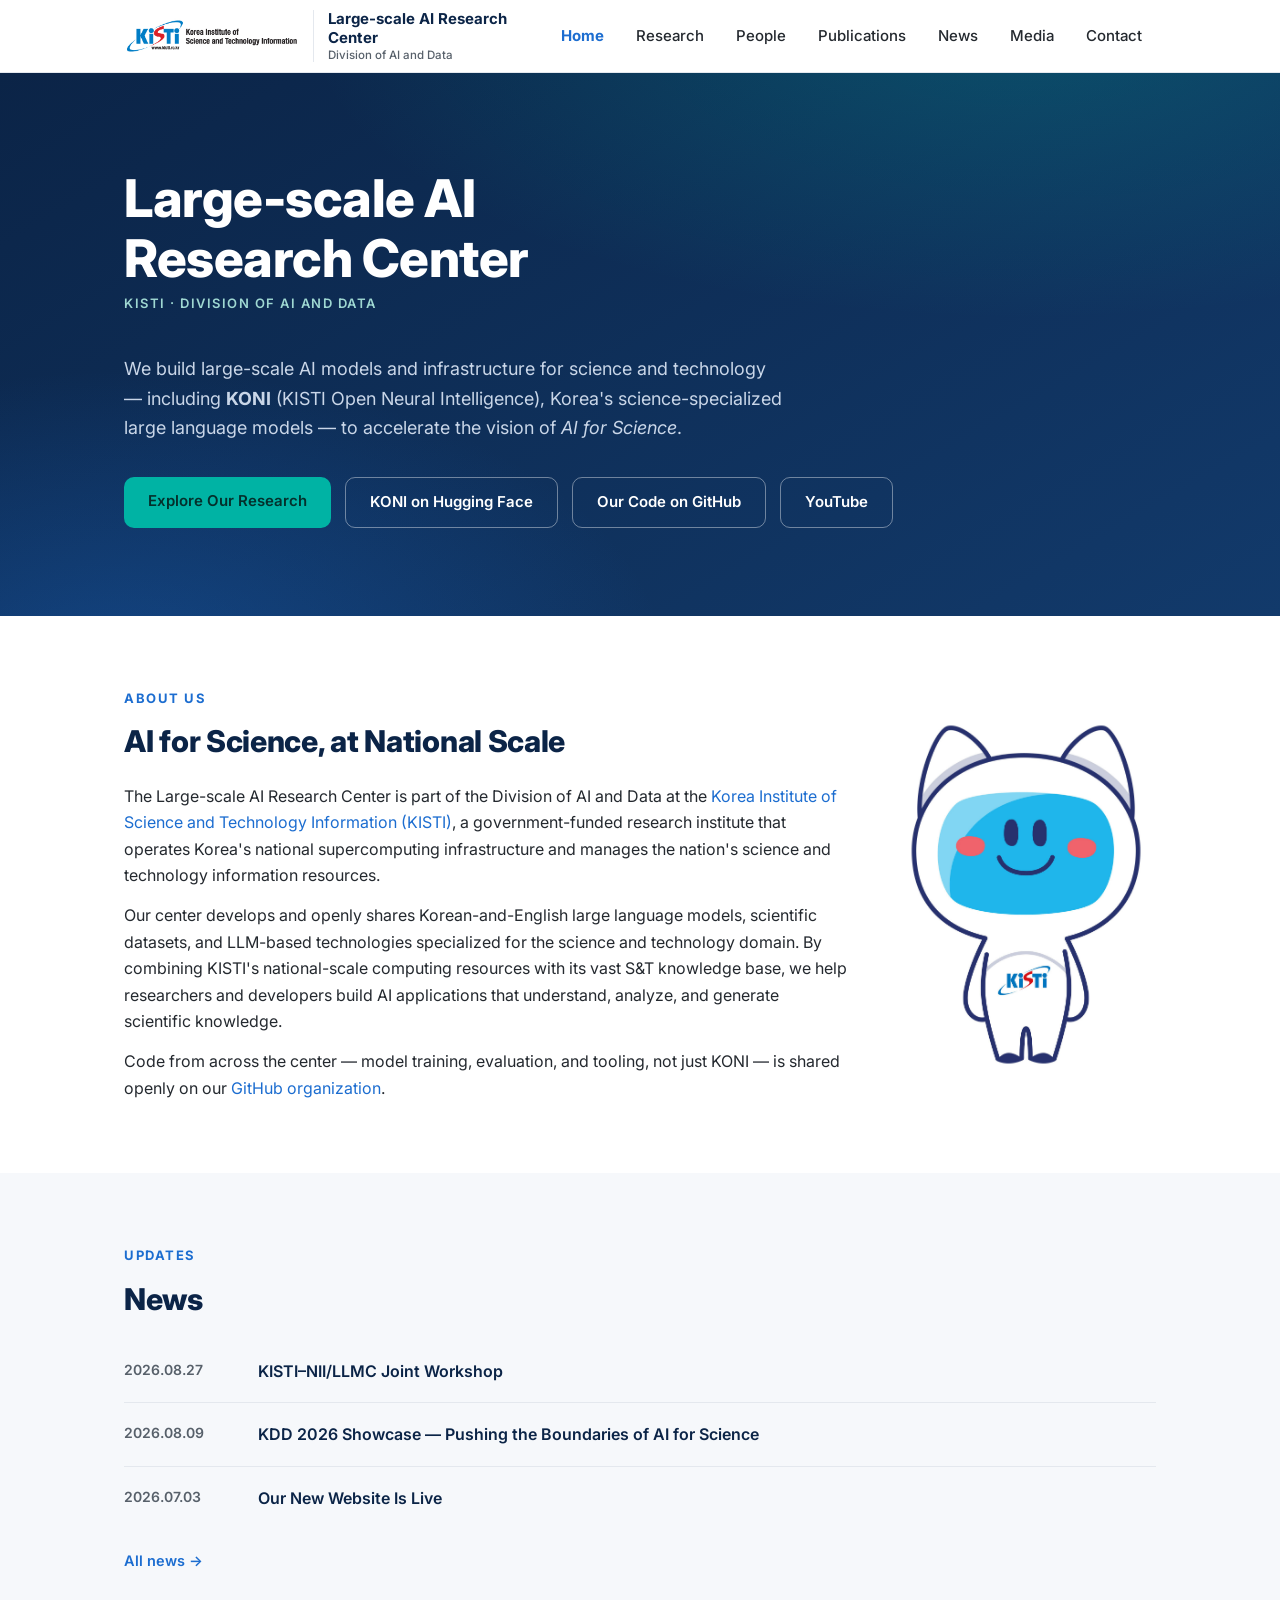
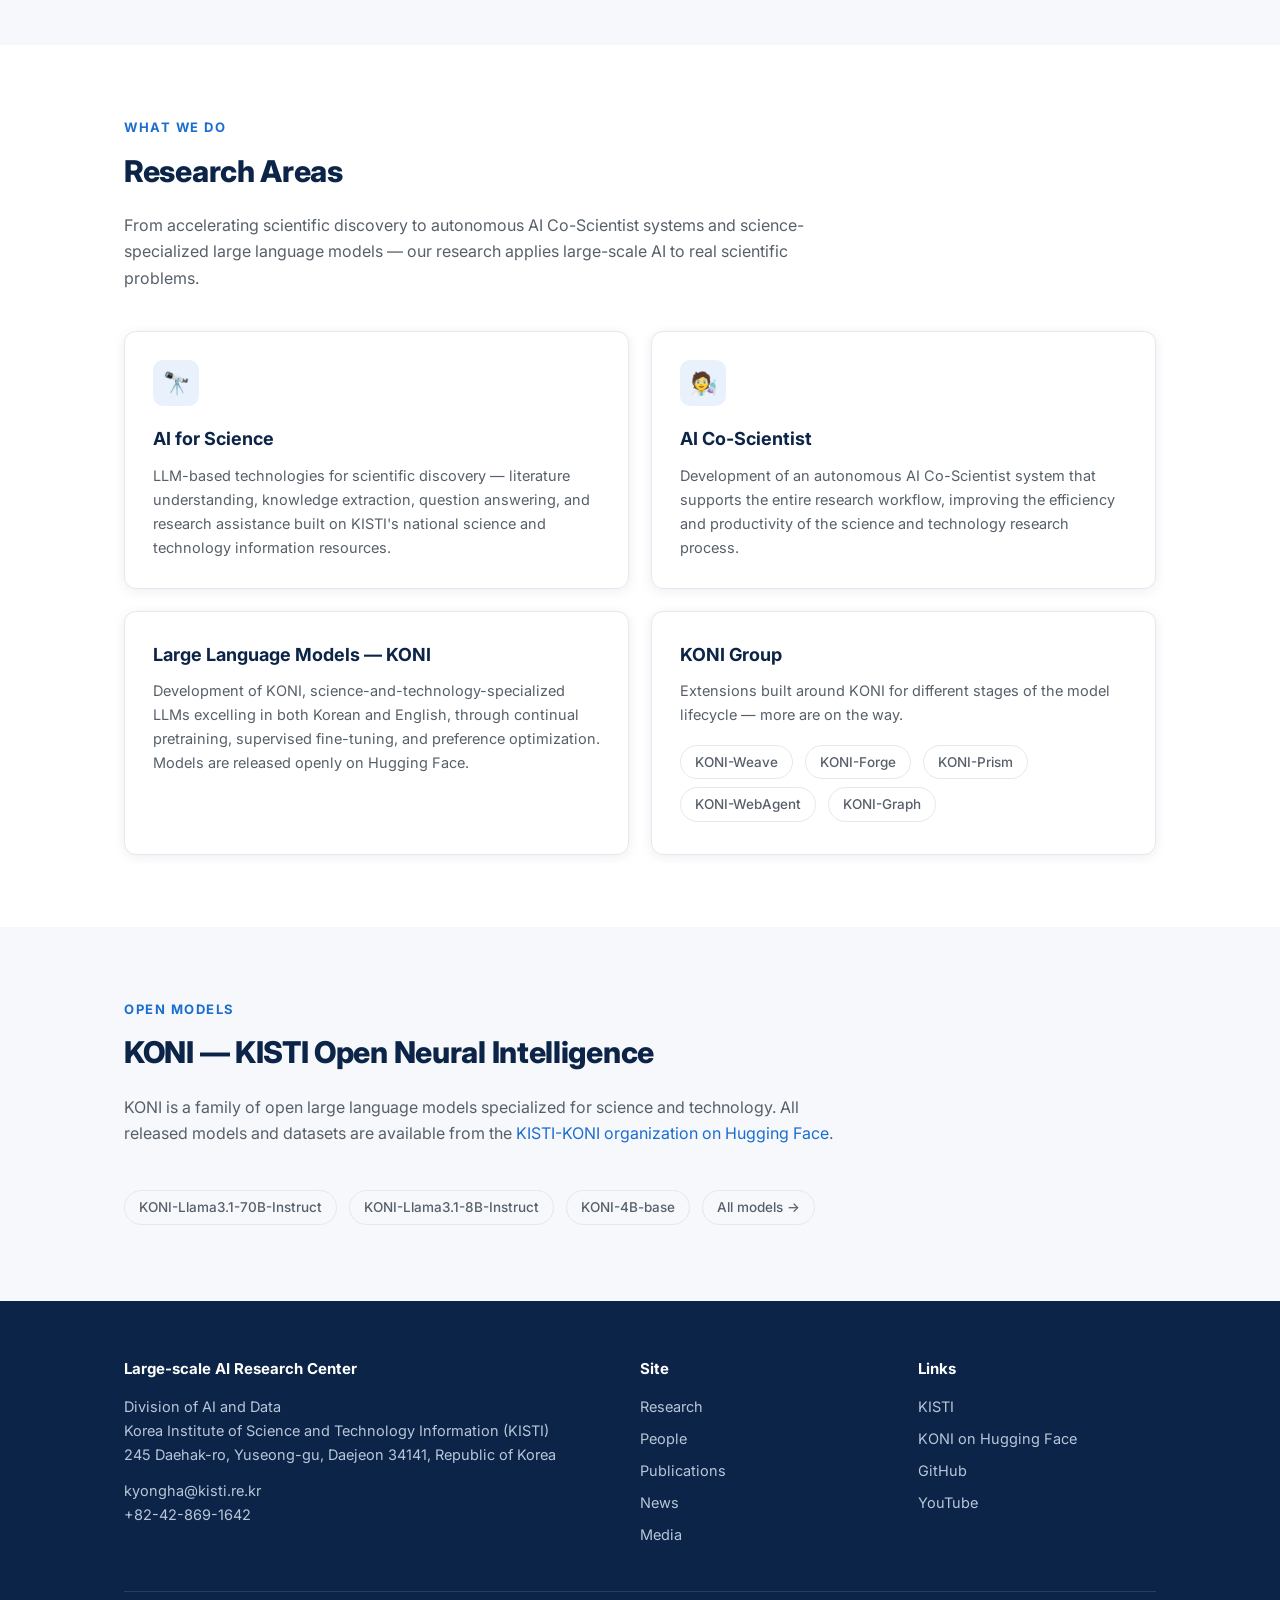
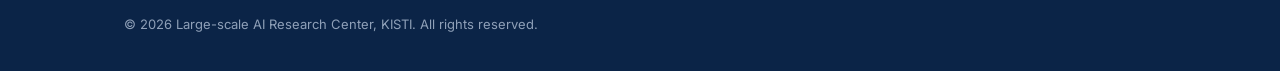
==== index.html @ 830acad1 "Add a KION favicon and shorten page titles to KISTI-AI Crop the mascot's head from KION.jpg into 32/" ====
<!DOCTYPE html>
<html lang="en">
<head>
  <meta charset="UTF-8" />
  <meta name="viewport" content="width=device-width, initial-scale=1.0" />
  <title>KISTI-AI</title>
  <meta name="description" content="Large-scale AI Research Center, Division of AI and Data, Korea Institute of Science and Technology Information (KISTI). We develop KONI, Korea's science-specialized large language models, and pursue AI for Science." />
  <link rel="preconnect" href="https://fonts.googleapis.com" />
  <link rel="preconnect" href="https://fonts.gstatic.com" crossorigin />
  <link href="https://fonts.googleapis.com/css2?family=Inter:wght@400;500;600;700;800&family=Noto+Sans+KR:wght@400;500;700&display=swap" rel="stylesheet" />
  <link rel="icon" type="image/png" sizes="32x32" href="images/favicon-32.png" />
  <link rel="icon" type="image/png" sizes="192x192" href="images/favicon-192.png" />
  <link rel="apple-touch-icon" href="images/apple-touch-icon.png" />
  <link rel="stylesheet" href="assets/css/style.css" />
</head>
<body>

  <header class="site-header">
    <div class="container nav-wrap">
      <a class="brand" href="index.html">
        <img src="images/KISTI_logo.jpg" alt="KISTI — Korea Institute of Science and Technology Information" />
        <span class="brand-text">
          <span class="brand-name">Large-scale AI Research Center</span>
          <span class="brand-sub">Division of AI and Data</span>
        </span>
      </a>
      <button class="nav-toggle" aria-label="Toggle navigation" aria-expanded="false">☰</button>
      <nav class="site-nav">
        <ul>
          <li><a href="index.html" class="active">Home</a></li>
          <li><a href="research.html">Research</a></li>
          <li><a href="people.html">People</a></li>
          <li><a href="publications.html">Publications</a></li>
          <li><a href="news.html">News</a></li>
          <li><a href="media.html">Media</a></li>
          <li><a href="index.html#contact">Contact</a></li>
        </ul>
      </nav>
    </div>
  </header>

  <!-- Hero -->
  <section class="hero">
    <div class="container">
      <h1>Large-scale AI<br />Research Center</h1>
      <span class="hero-kicker">KISTI &middot; Division of AI and Data</span>
      <p class="lead">
        We build large-scale AI models and infrastructure for science and technology —
        including <strong>KONI</strong> (KISTI Open Neural Intelligence), Korea's
        science-specialized large language models — to accelerate the vision of
        <em>AI for Science</em>.
      </p>
      <div class="hero-actions">
        <a class="btn btn-primary" href="research.html">Explore Our Research</a>
        <a class="btn btn-ghost" href="https://huggingface.co/KISTI-KONI" target="_blank" rel="noopener">KONI on Hugging Face</a>
        <a class="btn btn-ghost" href="https://github.com/KISTI-KONI" target="_blank" rel="noopener">Our Code on GitHub</a>
        <a class="btn btn-ghost" href="https://www.youtube.com/channel/UCPT6tS04saHyotXBanBHylQ" target="_blank" rel="noopener">YouTube</a>
      </div>
    </div>
  </section>

  <!-- About -->
  <section class="section" id="about">
    <div class="container about-split">
      <div>
        <div class="section-kicker">About Us</div>
        <h2>AI for Science, at National Scale</h2>
        <p>
          The Large-scale AI Research Center is part of the Division of AI and Data at the
          <a href="https://www.kisti.re.kr/eng/" target="_blank" rel="noopener">Korea Institute of
          Science and Technology Information (KISTI)</a>, a government-funded research institute
          that operates Korea's national supercomputing infrastructure and manages the nation's
          science and technology information resources.
        </p>
        <p>
          Our center develops and openly shares Korean-and-English large language models,
          scientific datasets, and LLM-based technologies specialized for the science and
          technology domain. By combining KISTI's national-scale computing resources with
          its vast S&amp;T knowledge base, we help researchers and developers build AI
          applications that understand, analyze, and generate scientific knowledge.
        </p>
        <p>
          Code from across the center — model training, evaluation, and tooling, not
          just KONI — is shared openly on our
          <a href="https://github.com/KISTI-KONI" target="_blank" rel="noopener">GitHub organization</a>.
        </p>
      </div>
      <img class="mascot" src="images/KION.jpg" alt="KION, the KISTI mascot" />
    </div>
  </section>

  <!-- News -->
  <section class="section soft" id="news">
    <div class="container">
      <div class="section-kicker">Updates</div>
      <h2>News</h2>
      <!-- Latest headlines only — the full text lives on news.html, reached
           through the "All news" link below. Keep this to the newest 2-3. -->
      <ul class="news-list news-titles">
        <li>
          <time>2026.08.27</time>
          <span>KISTI–NII/LLMC Joint Workshop</span>
        </li>
        <li>
          <time>2026.08.09</time>
          <span>KDD 2026 Showcase — Pushing the Boundaries of AI for Science</span>
        </li>
        <li>
          <time>2026.07.03</time>
          <span>Our New Website Is Live</span>
        </li>
      </ul>
      <p class="more-link"><a href="news.html">All news →</a></p>
    </div>
  </section>

  <!-- Research highlights -->
  <section class="section" id="research">
    <div class="container">
      <div class="section-kicker">What We Do</div>
      <h2>Research Areas</h2>
      <p class="section-intro">
        From accelerating scientific discovery to autonomous AI Co-Scientist systems and
        science-specialized large language models — our research applies large-scale AI
        to real scientific problems.
      </p>
      <div class="card-grid card-grid-2">
        <div class="card">
          <div class="card-icon">🔭</div>
          <h3>AI for Science</h3>
          <p>
            LLM-based technologies for scientific discovery — literature understanding,
            knowledge extraction, question answering, and research assistance built on
            KISTI's national science and technology information resources.
          </p>
        </div>
        <div class="card">
          <div class="card-icon">🧑‍🔬</div>
          <h3>AI Co-Scientist</h3>
          <p>
            Development of an autonomous AI Co-Scientist system that supports the entire
            research workflow, improving the efficiency and productivity of the science
            and technology research process.
          </p>
        </div>
        <div class="card">
          <h3>Large Language Models — KONI</h3>
          <p>
            Development of KONI, science-and-technology-specialized LLMs excelling in both
            Korean and English, through continual pretraining, supervised fine-tuning,
            and preference optimization. Models are released openly on Hugging Face.
          </p>
        </div>
        <div class="card" id="koni-group">
          <h3>KONI Group</h3>
          <p>
            Extensions built around KONI for different stages of the model lifecycle —
            more are on the way.
          </p>
          <div class="model-links">
            <a href="research.html#koni-weave">KONI-Weave</a>
            <a href="research.html#koni-forge">KONI-Forge</a>
            <a href="research.html#koni-prism">KONI-Prism</a>
            <a href="research.html#koni-webagent">KONI-WebAgent</a>
            <a href="research.html#koni-graph">KONI-Graph</a>
          </div>
        </div>
      </div>
    </div>
  </section>

  <!-- KONI models -->
  <section class="section soft" id="models">
    <div class="container">
      <div class="section-kicker">Open Models</div>
      <h2>KONI — KISTI Open Neural Intelligence</h2>
      <p class="section-intro">
        KONI is a family of open large language models specialized for science and
        technology. All released models and datasets are available from the
        <a href="https://huggingface.co/KISTI-KONI" target="_blank" rel="noopener">KISTI-KONI
        organization on Hugging Face</a>.
      </p>
      <div class="model-links">
        <a href="https://huggingface.co/KISTI-KONI/KONI-Llama3.1-70B-Instruct-20241115" target="_blank" rel="noopener">KONI-Llama3.1-70B-Instruct</a>
        <a href="https://huggingface.co/KISTI-KONI/KONI-Llama3.1-8B-Instruct-20241024" target="_blank" rel="noopener">KONI-Llama3.1-8B-Instruct</a>
        <a href="https://huggingface.co/KISTI-KONI/KONI-4B-base-20250819" target="_blank" rel="noopener">KONI-4B-base</a>
        <a href="https://huggingface.co/KISTI-KONI" target="_blank" rel="noopener">All models →</a>
      </div>
    </div>
  </section>

  <!-- Footer / Contact -->
  <footer class="site-footer" id="contact">
    <div class="container">
      <div class="footer-grid">
        <div>
          <h4>Large-scale AI Research Center</h4>
          <p>
            Division of AI and Data<br />
            Korea Institute of Science and Technology Information (KISTI)<br />
            245 Daehak-ro, Yuseong-gu, Daejeon 34141, Republic of Korea
          </p>
          <p class="footer-contact">
            <a href="mailto:kyongha@kisti.re.kr">kyongha@kisti.re.kr</a><br />
            <a href="tel:+82428691642">+82-42-869-1642</a>
          </p>
        </div>
        <div>
          <h4>Site</h4>
          <ul>
            <li><a href="research.html">Research</a></li>
            <li><a href="people.html">People</a></li>
            <li><a href="publications.html">Publications</a></li>
            <li><a href="news.html">News</a></li>
            <li><a href="media.html">Media</a></li>
          </ul>
        </div>
        <div>
          <h4>Links</h4>
          <ul>
            <li><a href="https://www.kisti.re.kr/eng/" target="_blank" rel="noopener">KISTI</a></li>
            <li><a href="https://huggingface.co/KISTI-KONI" target="_blank" rel="noopener">KONI on Hugging Face</a></li>
            <li><a href="https://github.com/KISTI-KONI" target="_blank" rel="noopener">GitHub</a></li>
            <li><a href="https://www.youtube.com/channel/UCPT6tS04saHyotXBanBHylQ" target="_blank" rel="noopener">YouTube</a></li>
          </ul>
        </div>
      </div>
      <div class="footer-bottom">
        &copy; 2026 Large-scale AI Research Center, KISTI. All rights reserved.
      </div>
    </div>
  </footer>

  <script src="assets/js/main.js"></script>
</body>
</html>
---- assets/css/style.css ----
/* ==========================================================================
   Large-scale AI Research Center @ KISTI — site styles
   ========================================================================== */

:root {
  --navy: #0b2447;
  --navy-2: #123a6b;
  --blue: #1c6dd0;
  --kisti-blue: #0072bc;
  --blue-light: #e8f1fc;
  --accent: #00b3a4;
  --text: #24292f;
  --text-muted: #57606a;
  --border: #e4e8ee;
  --bg: #ffffff;
  --bg-soft: #f6f8fb;
  --radius: 12px;
  --maxw: 1080px;
  --shadow: 0 2px 12px rgba(11, 36, 71, 0.08);
}

* { box-sizing: border-box; margin: 0; padding: 0; }

html { scroll-behavior: smooth; }

body {
  font-family: "Inter", "Noto Sans KR", -apple-system, BlinkMacSystemFont,
    "Segoe UI", Roboto, "Helvetica Neue", Arial, sans-serif;
  color: var(--text);
  background: var(--bg);
  line-height: 1.65;
  font-size: 16px;
}

img { max-width: 100%; display: block; }

a { color: var(--blue); text-decoration: none; }
a:hover { text-decoration: underline; }

.container {
  max-width: var(--maxw);
  margin: 0 auto;
  padding: 0 24px;
}

/* --------------------------------------------------------------------------
   Header / navigation
   -------------------------------------------------------------------------- */

.site-header {
  position: sticky;
  top: 0;
  z-index: 100;
  background: rgba(255, 255, 255, 0.96);
  backdrop-filter: blur(8px);
  border-bottom: 1px solid var(--border);
}

.nav-wrap {
  display: flex;
  align-items: center;
  justify-content: space-between;
  height: 72px;
  gap: 16px;
}

.brand {
  display: flex;
  align-items: center;
  gap: 14px;
  color: var(--navy);
  font-weight: 700;
  line-height: 1.25;
  min-width: 0;
}
.brand:hover { text-decoration: none; }

.brand img {
  height: 40px;
  width: auto;
  flex-shrink: 0;
}

.brand-text { border-left: 1px solid var(--border); padding-left: 14px; }
.brand-name { font-size: 15px; display: block; }
.brand-sub {
  display: block;
  font-size: 11.5px;
  font-weight: 500;
  color: var(--text-muted);
}

.site-nav ul {
  display: flex;
  gap: 4px;
  list-style: none;
}

.site-nav a {
  display: block;
  padding: 8px 14px;
  border-radius: 8px;
  color: var(--text);
  font-weight: 500;
  font-size: 15px;
  white-space: nowrap;
}
.site-nav a:hover {
  background: var(--blue-light);
  color: var(--blue);
  text-decoration: none;
}
.site-nav a.active {
  color: var(--blue);
  font-weight: 700;
}

.nav-toggle {
  display: none;
  background: none;
  border: none;
  cursor: pointer;
  padding: 8px;
  color: var(--navy);
  font-size: 24px;
  line-height: 1;
}

/* --------------------------------------------------------------------------
   Hero
   -------------------------------------------------------------------------- */

.hero {
  background:
    radial-gradient(1200px 500px at 80% -10%, rgba(0, 179, 164, 0.25), transparent 60%),
    radial-gradient(900px 500px at 10% 110%, rgba(28, 109, 208, 0.35), transparent 60%),
    linear-gradient(150deg, var(--navy) 0%, var(--navy-2) 100%);
  color: #fff;
  padding: 96px 0 88px;
}

.hero-kicker {
  display: inline-block;
  font-size: 13px;
  font-weight: 600;
  letter-spacing: 1.5px;
  text-transform: uppercase;
  color: #9fd8d2;
  margin-bottom: 18px;
}

.hero h1 {
  font-size: clamp(32px, 5vw, 52px);
  line-height: 1.15;
  font-weight: 800;
  letter-spacing: -0.5px;
  max-width: 760px;
}

.hero p.lead {
  margin-top: 22px;
  font-size: 18px;
  color: #c9d6e8;
  max-width: 660px;
}

.hero-actions { margin-top: 34px; display: flex; gap: 14px; flex-wrap: wrap; }

.btn {
  display: inline-block;
  padding: 12px 24px;
  border-radius: 10px;
  font-weight: 600;
  font-size: 15px;
  transition: transform 0.15s ease, box-shadow 0.15s ease;
}
.btn:hover { text-decoration: none; transform: translateY(-1px); }

.btn-primary { background: var(--accent); color: #04302c; }
.btn-primary:hover { box-shadow: 0 6px 18px rgba(0, 179, 164, 0.4); }

.btn-ghost {
  border: 1px solid rgba(255, 255, 255, 0.4);
  color: #fff;
}
.btn-ghost:hover { background: rgba(255, 255, 255, 0.1); }

/* --------------------------------------------------------------------------
   Sections
   -------------------------------------------------------------------------- */

.section { padding: 72px 0; }
.section.soft { background: var(--bg-soft); }

.section-kicker {
  font-size: 13px;
  font-weight: 700;
  letter-spacing: 1.5px;
  text-transform: uppercase;
  color: var(--blue);
  margin-bottom: 8px;
}

.section h2 {
  font-size: 30px;
  font-weight: 800;
  color: var(--navy);
  letter-spacing: -0.3px;
  margin-bottom: 16px;
}

.section .section-intro {
  max-width: 720px;
  color: var(--text-muted);
  margin-bottom: 40px;
}

/* About split layout (text + mascot) */
.about-split {
  display: grid;
  grid-template-columns: 1fr 260px;
  gap: 48px;
  align-items: center;
}
.about-split .mascot {
  max-width: 240px;
  margin: 0 auto;
}
.about-split p + p { margin-top: 14px; }

/* Page hero (interior pages) */
.page-hero {
  background: linear-gradient(150deg, var(--navy) 0%, var(--navy-2) 100%);
  color: #fff;
  padding: 56px 0;
}
.page-hero h1 { font-size: clamp(28px, 4vw, 40px); font-weight: 800; }
.page-hero p { margin-top: 10px; color: #c9d6e8; max-width: 660px; }

/* --------------------------------------------------------------------------
   Cards
   -------------------------------------------------------------------------- */

.card-grid {
  display: grid;
  grid-template-columns: repeat(auto-fit, minmax(340px, 1fr));
  gap: 22px;
}
.card-grid-2 { grid-template-columns: repeat(2, 1fr); }
@media (max-width: 720px) {
  .card-grid-2 { grid-template-columns: 1fr; }
}

.card {
  background: #fff;
  border: 1px solid var(--border);
  border-radius: var(--radius);
  padding: 28px;
  box-shadow: var(--shadow);
  transition: transform 0.15s ease, box-shadow 0.15s ease;
}
.card:hover { transform: translateY(-3px); box-shadow: 0 8px 24px rgba(11, 36, 71, 0.12); }

.card-icon {
  width: 46px;
  height: 46px;
  border-radius: 10px;
  background: var(--blue-light);
  display: flex;
  align-items: center;
  justify-content: center;
  margin-bottom: 18px;
  font-size: 22px;
}

.card h3 { font-size: 18px; color: var(--navy); margin-bottom: 10px; }
.card p { font-size: 14.5px; color: var(--text-muted); }

/* --------------------------------------------------------------------------
   News list
   -------------------------------------------------------------------------- */

.news-list { list-style: none; }
/* Direct-child selectors only: a news body may contain its own nested <ul>,
   which must not inherit the flex row / divider styling of an entry. */
.news-list > li {
  display: flex;
  gap: 24px;
  padding: 18px 0;
  border-bottom: 1px solid var(--border);
}
.news-list > li:last-child { border-bottom: none; }
.news-list time {
  flex-shrink: 0;
  width: 110px;
  color: var(--text-muted);
  font-size: 14px;
  font-weight: 600;
}

/* News page: headline plus body text */
.news-body h3 {
  font-size: 16.5px;
  font-weight: 700;
  color: var(--navy);
  margin-bottom: 6px;
}
.news-body p { color: var(--text-muted); font-size: 14.5px; }
/* The global reset strips margins, so space siblings explicitly. */
.news-body > * + * { margin-top: 12px; }
.news-body h4 {
  font-size: 15px;
  font-weight: 700;
  color: var(--navy);
  margin-top: 20px;
}
.news-body ul {
  margin-left: 18px;
  color: var(--text-muted);
  font-size: 14.5px;
}
.news-body ul li { margin-bottom: 8px; }
.news-body ul li:last-child { margin-bottom: 0; }
.news-body ul strong { color: var(--navy); }

/* Photo pair inside a news entry */
.news-figures {
  display: grid;
  grid-template-columns: 1fr 1fr;
  gap: 12px;
}
.news-figures img {
  display: block;
  width: 100%;
  height: auto;
  border: 1px solid var(--border);
  border-radius: var(--radius);
}

/* Home page: headline-only list, no links — "All news" carries the click */
.news-titles span { font-weight: 600; color: var(--navy); }

/* Entries keep an id so a single item can be linked directly. Such a link
   must clear the sticky 73px header, and the target gets highlighted. */
.news-list > li[id] { scroll-margin-top: 92px; }
.news-list > li:target h3 { color: var(--blue); }

/* --------------------------------------------------------------------------
   People
   -------------------------------------------------------------------------- */

.people-grid {
  display: grid;
  grid-template-columns: repeat(auto-fill, minmax(250px, 1fr));
  gap: 22px;
}

.person {
  background: #fff;
  border: 1px solid var(--border);
  border-radius: var(--radius);
  padding: 24px;
  box-shadow: var(--shadow);
}

.person .name { font-weight: 700; color: var(--navy); font-size: 16.5px; }
.person .name a { color: inherit; }
.person .name a:hover { text-decoration: underline; }
.person .role { font-size: 13.5px; color: var(--blue); margin-top: 2px; font-weight: 600; }
.person .interest { font-size: 13.5px; color: var(--text-muted); margin-top: 10px; }
.person .links { margin-top: 10px; font-size: 13.5px; }

.person.lead-card { border-top: 4px solid var(--kisti-blue); }

.group-title {
  font-size: 21px;
  font-weight: 700;
  color: var(--navy);
  margin: 48px 0 22px;
  padding-bottom: 10px;
  border-bottom: 2px solid var(--blue-light);
}
.group-title:first-of-type { margin-top: 0; }

/* --------------------------------------------------------------------------
   Publications
   -------------------------------------------------------------------------- */

.pub-year {
  font-size: 24px;
  font-weight: 800;
  color: var(--navy);
  margin: 44px 0 8px;
}
.pub-year:first-of-type { margin-top: 0; }

/* Year subsection nested under a .group-title section */
.year-title {
  font-size: 17px;
  font-weight: 700;
  color: var(--blue);
  margin: 30px 0 4px;
}
.year-title:first-of-type { margin-top: 0; }

.pub-list { list-style: none; }
.pub-list li {
  padding: 18px 0;
  border-bottom: 1px solid var(--border);
}
.pub-title { font-weight: 600; color: var(--text); font-size: 16px; }
/* [J1] / [C1] reference tag: J = journal, C = conference, numbered oldest
   first so an entry keeps its label as newer papers are added on top. */
.pub-label {
  display: inline-block;
  min-width: 42px;
  margin-right: 8px;
  color: var(--blue);
  font-variant-numeric: tabular-nums;
}
.pub-authors { font-size: 14.5px; color: var(--text-muted); margin-top: 4px; }
.pub-venue { font-size: 14px; color: var(--blue); font-style: italic; margin-top: 2px; }
.pub-links { margin-top: 8px; font-size: 13.5px; }
.pub-links a {
  display: inline-block;
  margin-right: 8px;
  padding: 2px 10px;
  border: 1px solid var(--border);
  border-radius: 999px;
  color: var(--text-muted);
  font-weight: 500;
}
.pub-links a:hover { border-color: var(--blue); color: var(--blue); text-decoration: none; }

/* --------------------------------------------------------------------------
   Research page
   -------------------------------------------------------------------------- */

.research-block {
  display: grid;
  grid-template-columns: 84px 1fr;
  gap: 24px;
  padding: 34px 0;
  border-bottom: 1px solid var(--border);
}
.research-block:last-child { border-bottom: none; }

.research-block .icon {
  width: 84px;
  height: 84px;
  border-radius: 18px;
  background: #ffffff;
  border: 1px solid var(--border);
  display: flex;
  align-items: center;
  justify-content: center;
  font-size: 26px;
}
.research-block .icon .icon-img {
  width: 68%;
  height: 68%;
  object-fit: contain;
}
.research-block h3 { font-size: 20px; color: var(--navy); margin-bottom: 8px; }
.research-block h3 a { color: inherit; }
.research-block p { color: var(--text-muted); max-width: 760px; }
.research-block ul {
  margin: 12px 0 0 18px;
  color: var(--text-muted);
  font-size: 14.5px;
}
.research-block li { margin-bottom: 4px; }

.video-link { margin-top: 14px; font-size: 14px; font-weight: 600; }
.video-link a { color: var(--blue); }

/* "All news →" style link at the end of a section */
.more-link { margin-top: 20px; font-size: 14.5px; font-weight: 600; }

/* Embedded video (YouTube iframe) — spans the content column, so it lines up
   with the section rules and the news list below it. */
.video-embed,
.video-caption {
  width: 100%;
  max-width: 960px;
}

.video-embed {
  aspect-ratio: 16 / 9;
  margin-top: 18px;
  border-radius: var(--radius);
  overflow: hidden;
  box-shadow: var(--shadow);
  background: #000;
}
.video-embed iframe { display: block; width: 100%; height: 100%; border: 0; }

.video-caption {
  margin-top: 12px;
  font-size: 14.5px;
  color: var(--text-muted);
}

/* Model links (Hugging Face etc.) */
.model-links { margin-top: 14px; }
.model-links a {
  display: inline-block;
  margin: 4px 8px 4px 0;
  padding: 5px 14px;
  border: 1px solid var(--border);
  border-radius: 999px;
  font-size: 13.5px;
  font-weight: 500;
  color: var(--text-muted);
}
.model-links a:hover { border-color: var(--blue); color: var(--blue); text-decoration: none; }

/* --------------------------------------------------------------------------
   Footer
   -------------------------------------------------------------------------- */

.site-footer {
  background: var(--navy);
  color: #b9c6d9;
  padding: 56px 0 36px;
  font-size: 14.5px;
}

.footer-grid {
  display: grid;
  grid-template-columns: 2fr 1fr 1fr;
  gap: 40px;
  margin-bottom: 36px;
}

.site-footer h4 {
  color: #fff;
  font-size: 15px;
  margin-bottom: 14px;
}
.site-footer a { color: #b9c6d9; }
.site-footer a:hover { color: #fff; }
.site-footer ul { list-style: none; }
.site-footer li { margin-bottom: 8px; }

.footer-contact { margin-top: 12px; }

.footer-bottom {
  border-top: 1px solid rgba(255, 255, 255, 0.12);
  padding-top: 22px;
  font-size: 13px;
  color: #8fa0b8;
}

/* --------------------------------------------------------------------------
   Responsive
   -------------------------------------------------------------------------- */

@media (max-width: 860px) {
  .nav-toggle { display: block; }

  .site-nav {
    position: absolute;
    top: 72px;
    left: 0;
    right: 0;
    background: #fff;
    border-bottom: 1px solid var(--border);
    display: none;
    box-shadow: var(--shadow);
  }
  .site-nav.open { display: block; }
  .site-nav ul { flex-direction: column; padding: 12px 20px; }
  .site-nav a { padding: 12px 10px; }

  .brand-sub { display: none; }

  .about-split { grid-template-columns: 1fr; }
  .about-split .mascot { max-width: 180px; }

  .footer-grid { grid-template-columns: 1fr; gap: 28px; }

  .research-block { grid-template-columns: 1fr; }
  .news-list > li { flex-direction: column; gap: 4px; }
  .news-figures { grid-template-columns: 1fr; }
}
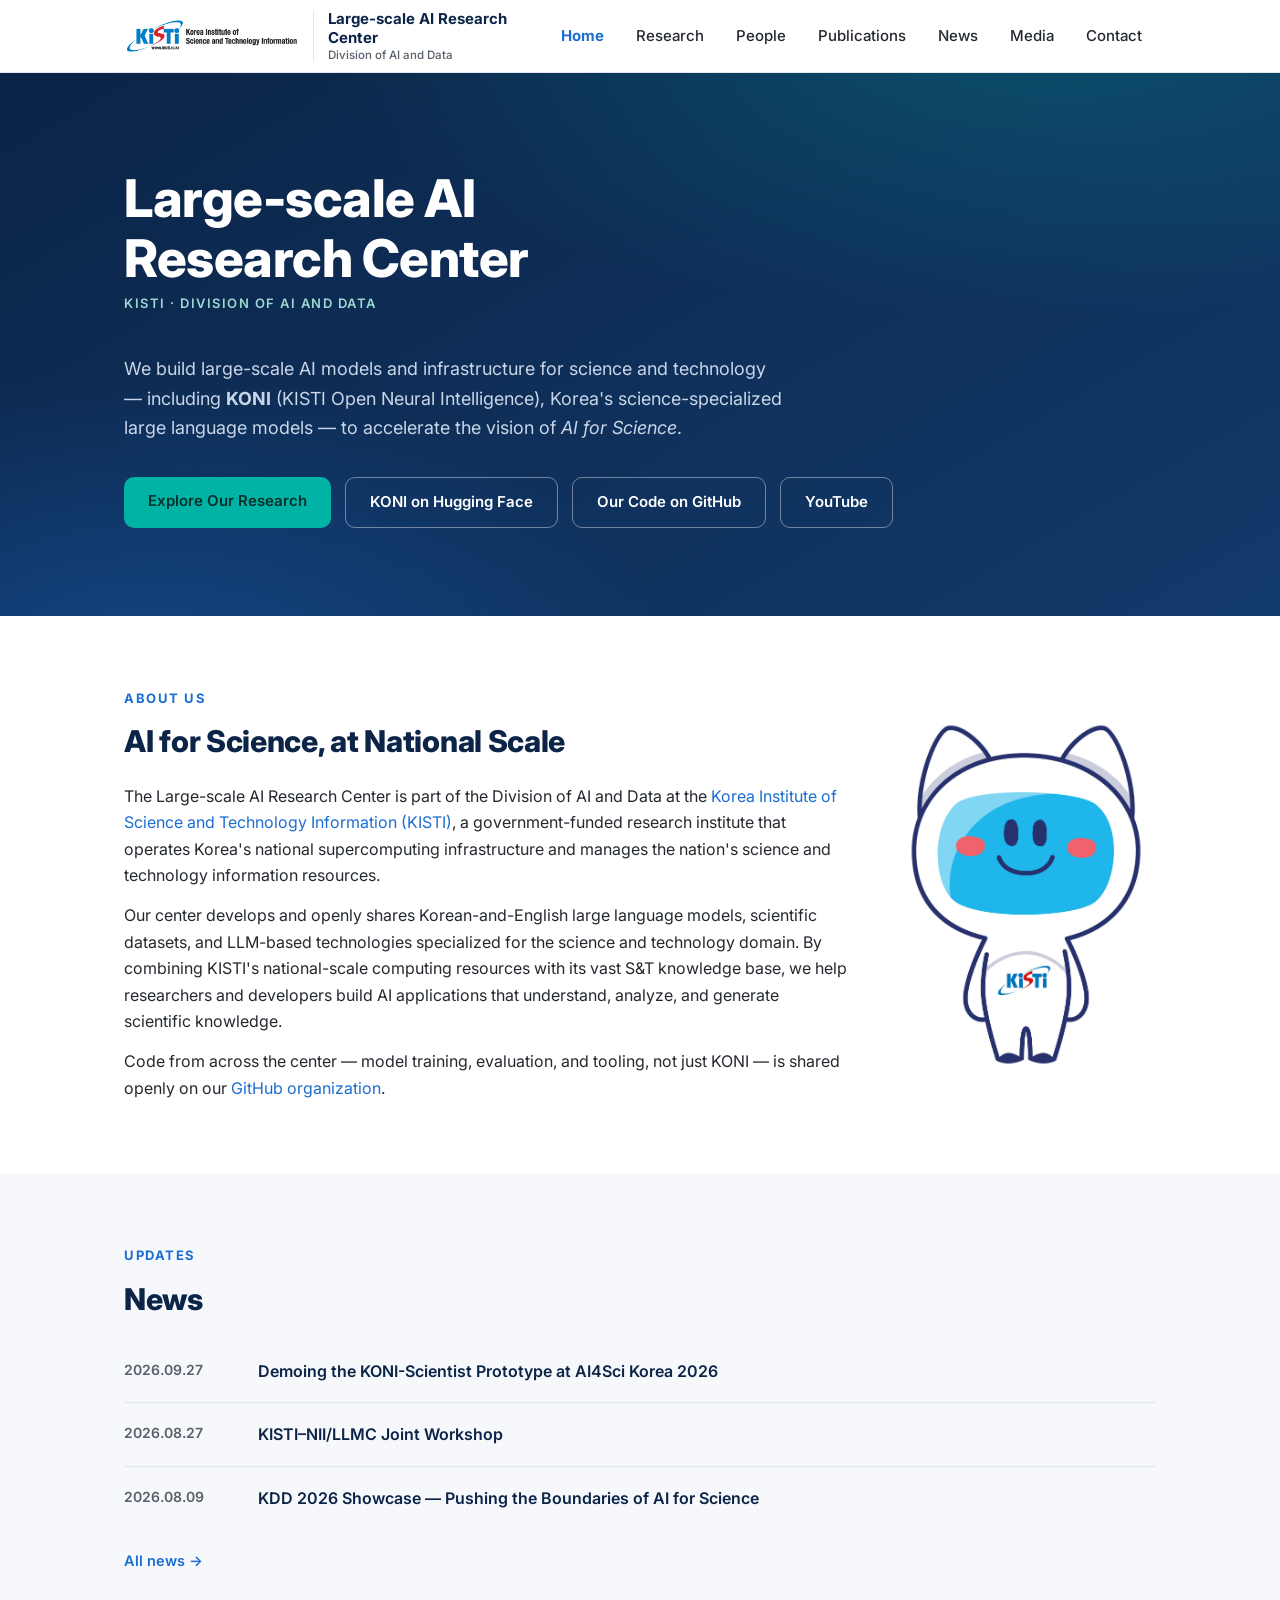
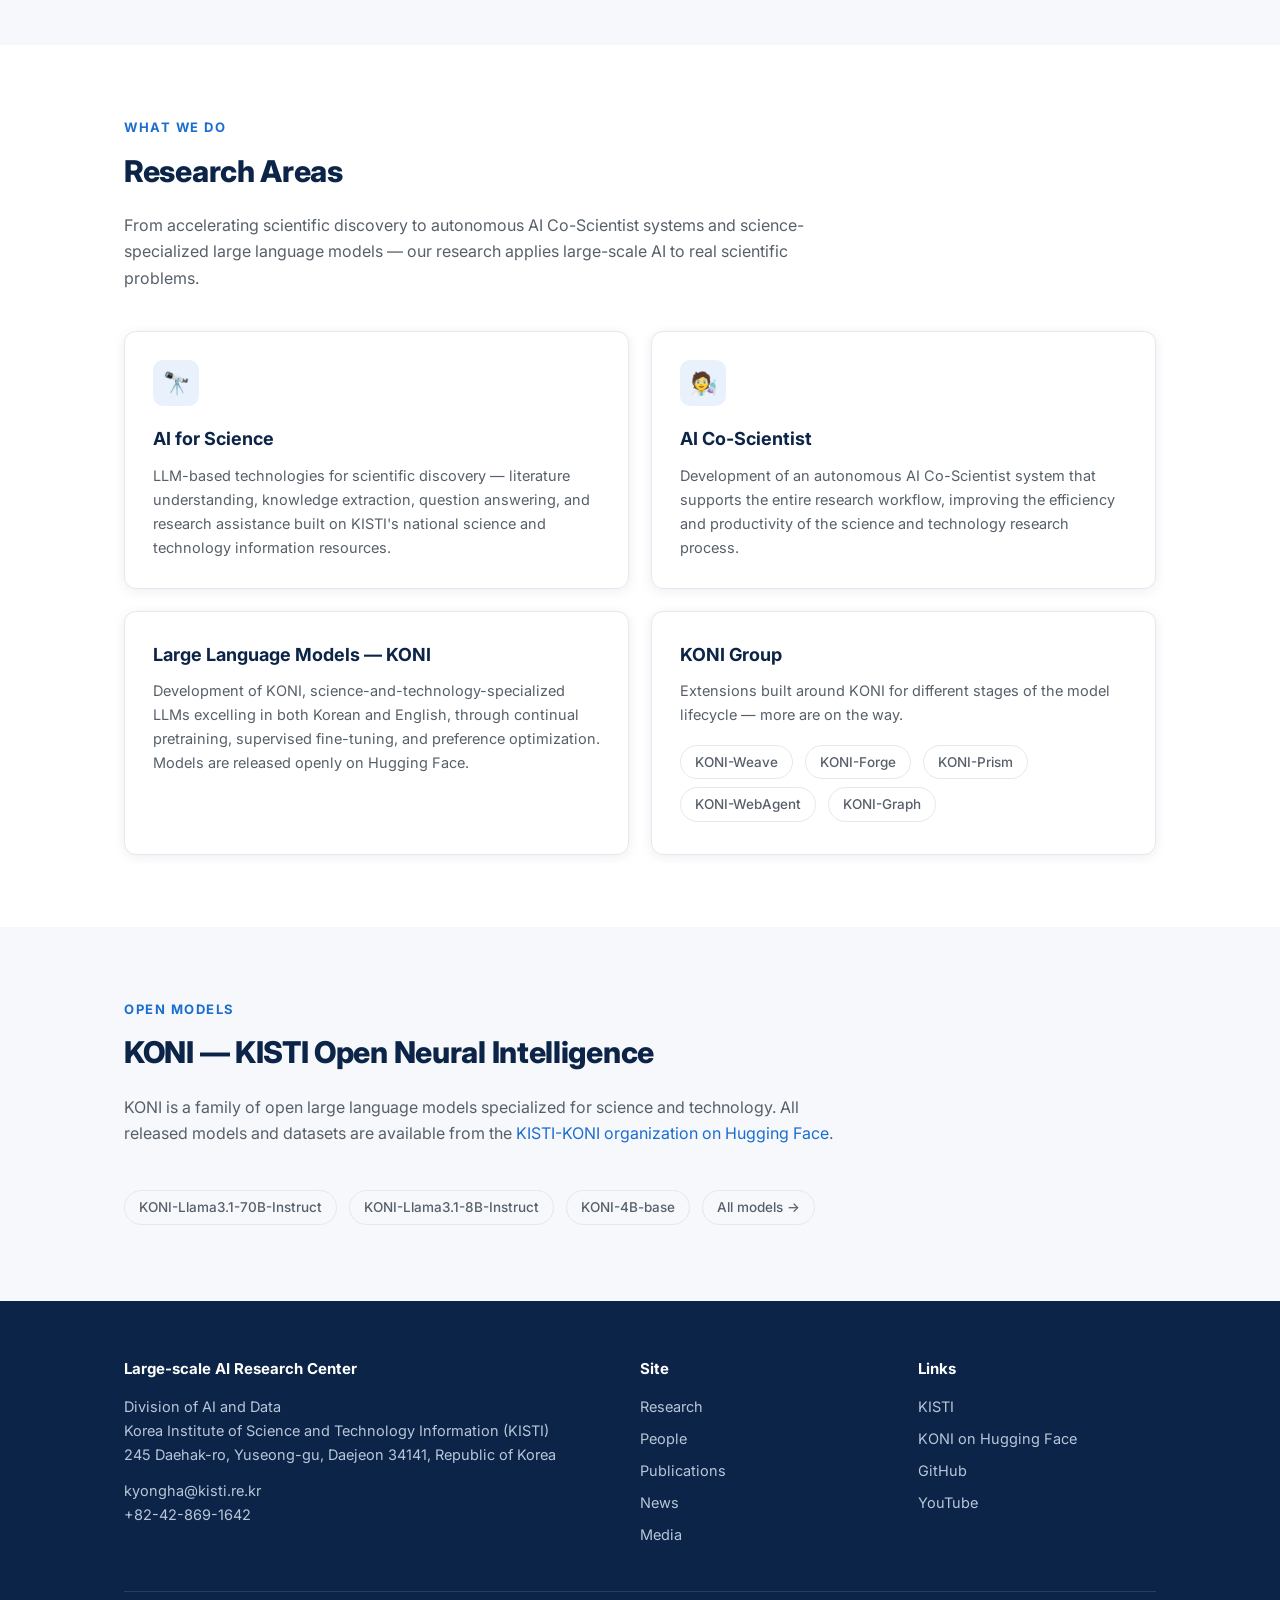
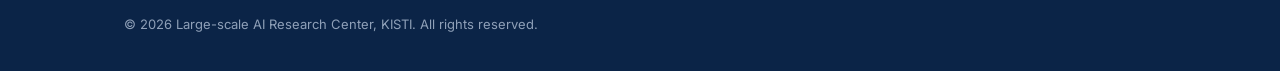
==== commit c102e4dc: "Add the AI4Sci Korea 2026 news entry Write up the KONI-Scientist prototype demo at the KISTI booth, " ====
--- a/index.html
+++ b/index.html
@@ -3,7 +3,7 @@
 <head>
   <meta charset="UTF-8" />
   <meta name="viewport" content="width=device-width, initial-scale=1.0" />
-  <title>KISTI-AI</title>
+  <title>KISTI-AI Research</title>
   <meta name="description" content="Large-scale AI Research Center, Division of AI and Data, Korea Institute of Science and Technology Information (KISTI). We develop KONI, Korea's science-specialized large language models, and pursue AI for Science." />
   <link rel="preconnect" href="https://fonts.googleapis.com" />
   <link rel="preconnect" href="https://fonts.gstatic.com" crossorigin />
@@ -98,16 +98,16 @@
            through the "All news" link below. Keep this to the newest 2-3. -->
       <ul class="news-list news-titles">
         <li>
+          <time>2026.09.27</time>
+          <span>Demoing the KONI-Scientist Prototype at AI4Sci Korea 2026</span>
+        </li>
+        <li>
           <time>2026.08.27</time>
           <span>KISTI–NII/LLMC Joint Workshop</span>
         </li>
         <li>
           <time>2026.08.09</time>
           <span>KDD 2026 Showcase — Pushing the Boundaries of AI for Science</span>
-        </li>
-        <li>
-          <time>2026.07.03</time>
-          <span>Our New Website Is Live</span>
         </li>
       </ul>
       <p class="more-link"><a href="news.html">All news →</a></p>
--- a/assets/css/style.css
+++ b/assets/css/style.css
@@ -326,7 +326,8 @@
 /* Photo pair inside a news entry */
 .news-figures {
   display: grid;
-  grid-template-columns: 1fr 1fr;
+  /* auto-fit so a lone photo fills the column instead of sitting in half of it */
+  grid-template-columns: repeat(auto-fit, minmax(260px, 1fr));
   gap: 12px;
 }
 .news-figures img {
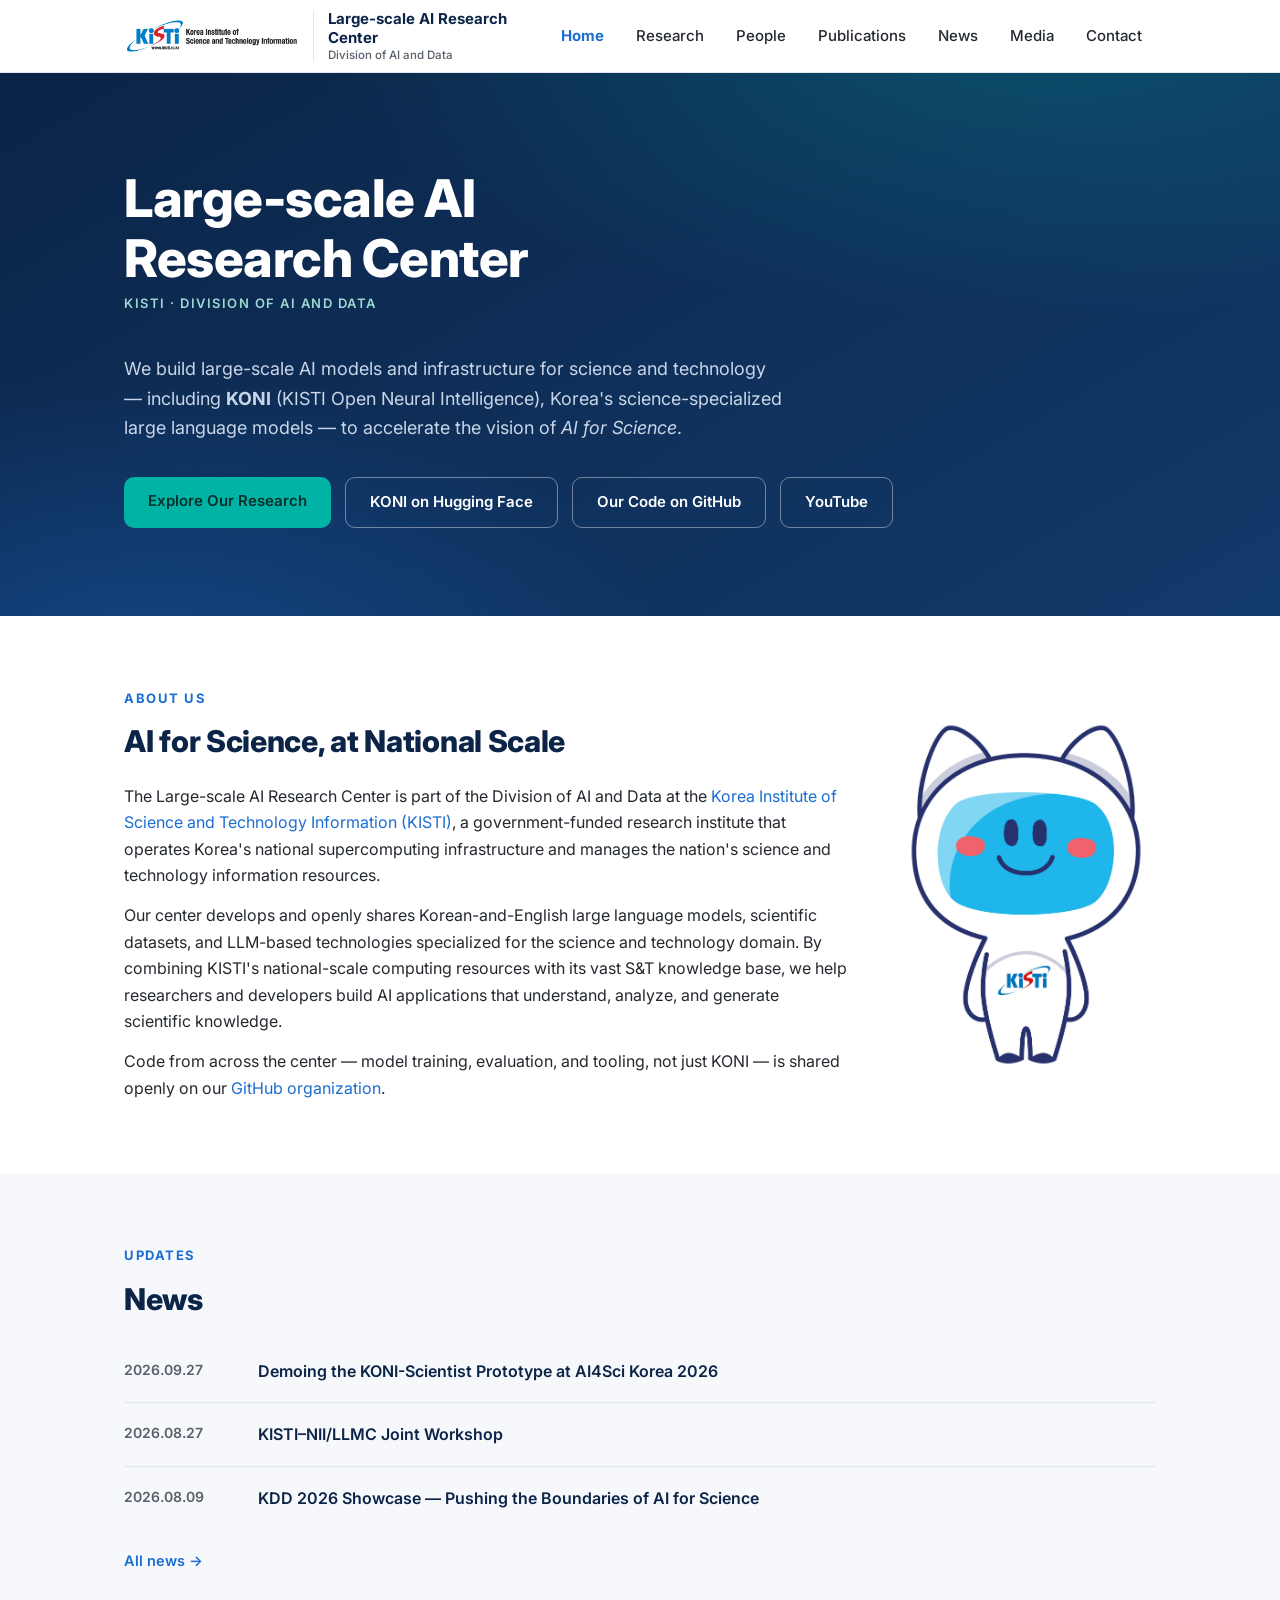
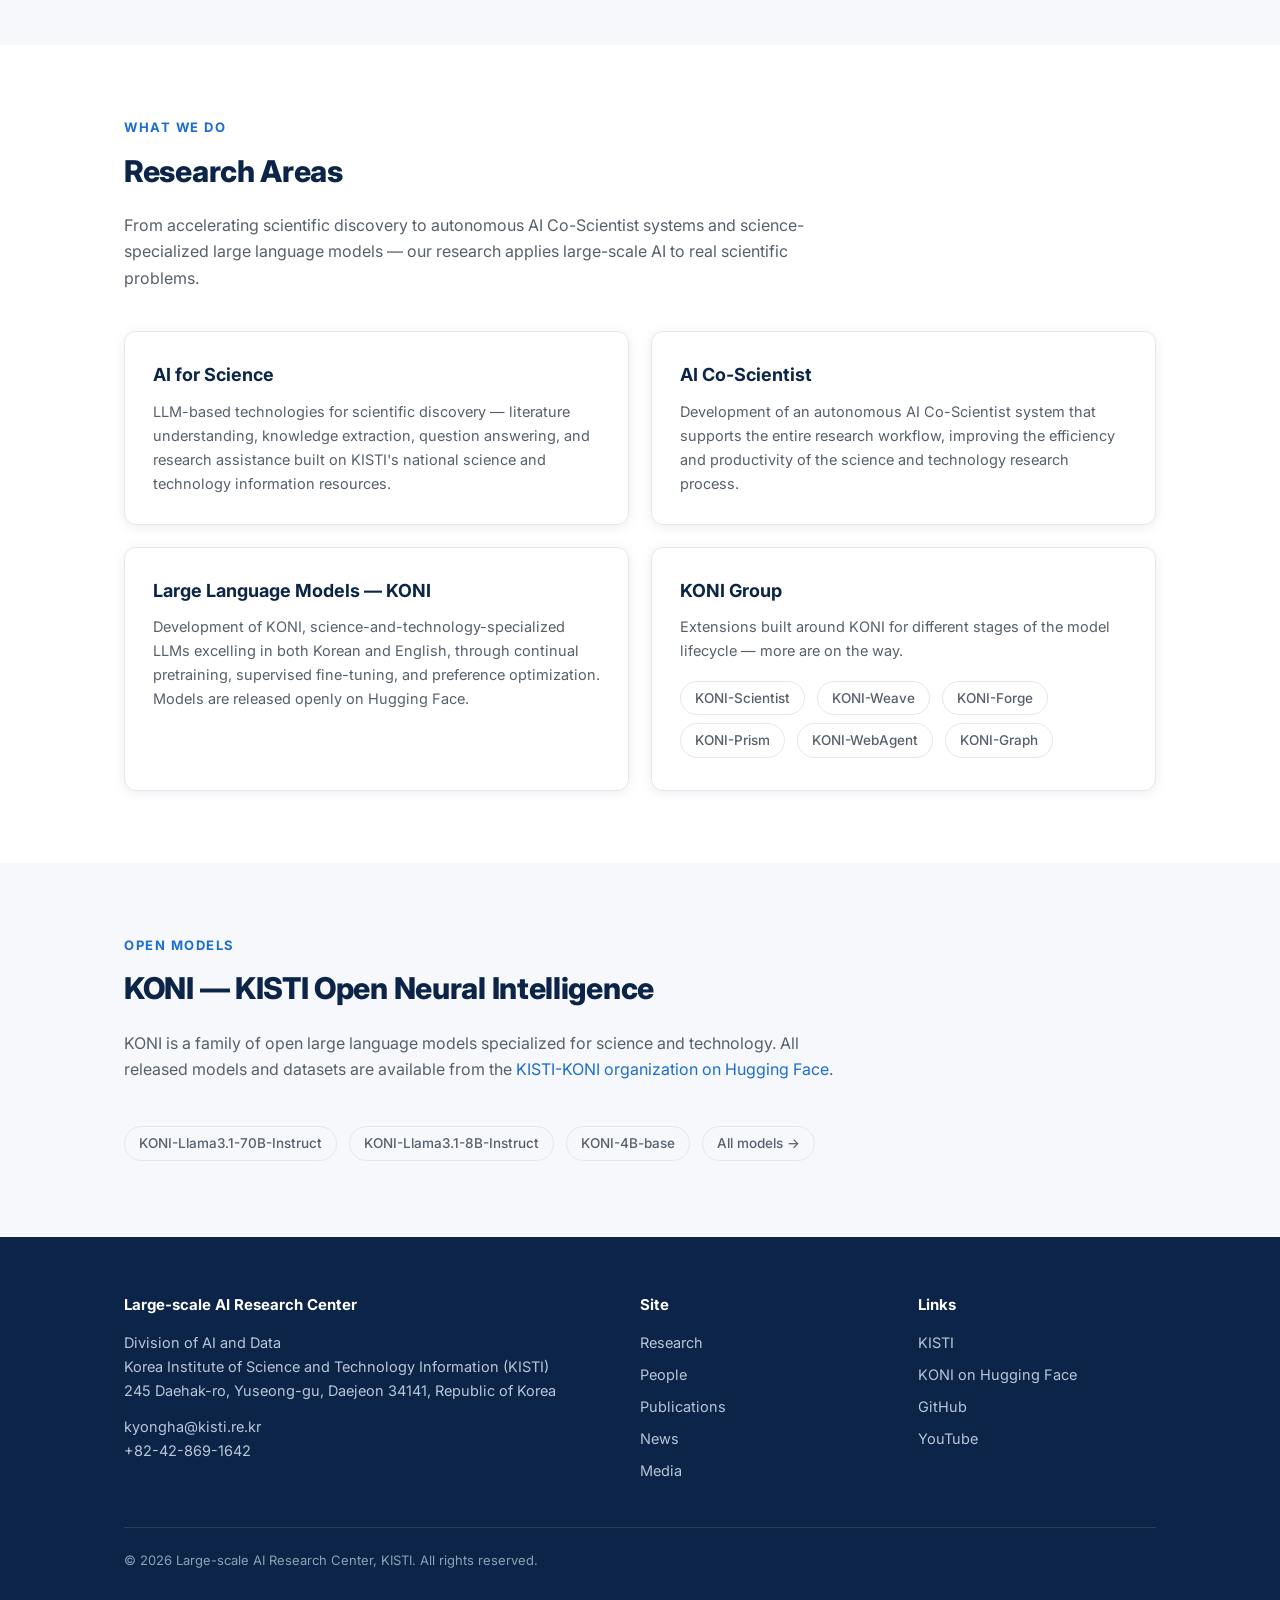
==== commit 82438576: "Drop research icons and add KONI-Scientist as its own block Remove the icon column from the research" ====
--- a/index.html
+++ b/index.html
@@ -126,7 +126,6 @@
       </p>
       <div class="card-grid card-grid-2">
         <div class="card">
-          <div class="card-icon">🔭</div>
           <h3>AI for Science</h3>
           <p>
             LLM-based technologies for scientific discovery — literature understanding,
@@ -135,7 +134,6 @@
           </p>
         </div>
         <div class="card">
-          <div class="card-icon">🧑‍🔬</div>
           <h3>AI Co-Scientist</h3>
           <p>
             Development of an autonomous AI Co-Scientist system that supports the entire
@@ -158,7 +156,8 @@
             more are on the way.
           </p>
           <div class="model-links">
-            <a href="research.html#koni-weave">KONI-Weave</a>
+                        <a href="research.html#koni-scientist">KONI-Scientist</a>
+<a href="research.html#koni-weave">KONI-Weave</a>
             <a href="research.html#koni-forge">KONI-Forge</a>
             <a href="research.html#koni-prism">KONI-Prism</a>
             <a href="research.html#koni-webagent">KONI-WebAgent</a>
--- a/assets/css/style.css
+++ b/assets/css/style.css
@@ -261,18 +261,6 @@
 }
 .card:hover { transform: translateY(-3px); box-shadow: 0 8px 24px rgba(11, 36, 71, 0.12); }
 
-.card-icon {
-  width: 46px;
-  height: 46px;
-  border-radius: 10px;
-  background: var(--blue-light);
-  display: flex;
-  align-items: center;
-  justify-content: center;
-  margin-bottom: 18px;
-  font-size: 22px;
-}
-
 .card h3 { font-size: 18px; color: var(--navy); margin-bottom: 10px; }
 .card p { font-size: 14.5px; color: var(--text-muted); }
 
@@ -438,30 +426,11 @@
    -------------------------------------------------------------------------- */
 
 .research-block {
-  display: grid;
-  grid-template-columns: 84px 1fr;
-  gap: 24px;
   padding: 34px 0;
   border-bottom: 1px solid var(--border);
 }
 .research-block:last-child { border-bottom: none; }
 
-.research-block .icon {
-  width: 84px;
-  height: 84px;
-  border-radius: 18px;
-  background: #ffffff;
-  border: 1px solid var(--border);
-  display: flex;
-  align-items: center;
-  justify-content: center;
-  font-size: 26px;
-}
-.research-block .icon .icon-img {
-  width: 68%;
-  height: 68%;
-  object-fit: contain;
-}
 .research-block h3 { font-size: 20px; color: var(--navy); margin-bottom: 8px; }
 .research-block h3 a { color: inherit; }
 .research-block p { color: var(--text-muted); max-width: 760px; }
@@ -581,7 +550,6 @@
 
   .footer-grid { grid-template-columns: 1fr; gap: 28px; }
 
-  .research-block { grid-template-columns: 1fr; }
   .news-list > li { flex-direction: column; gap: 4px; }
   .news-figures { grid-template-columns: 1fr; }
 }
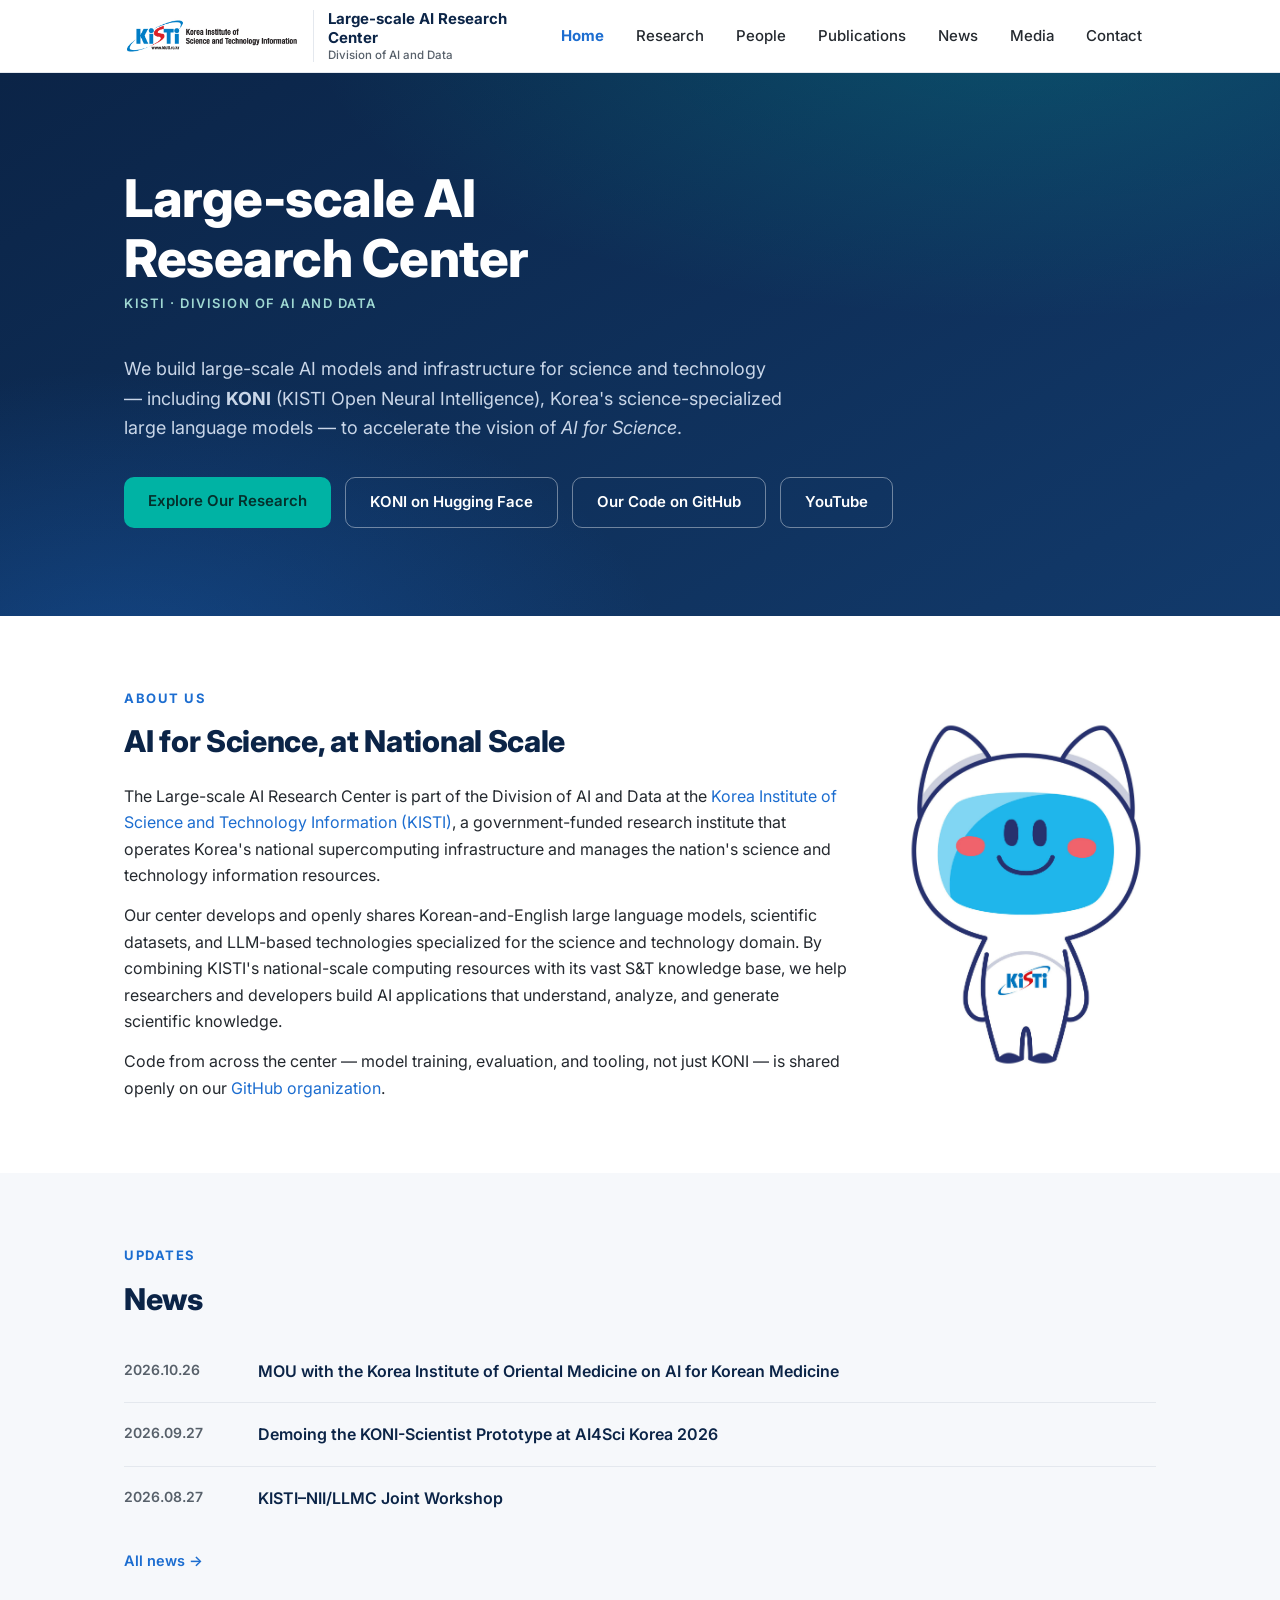
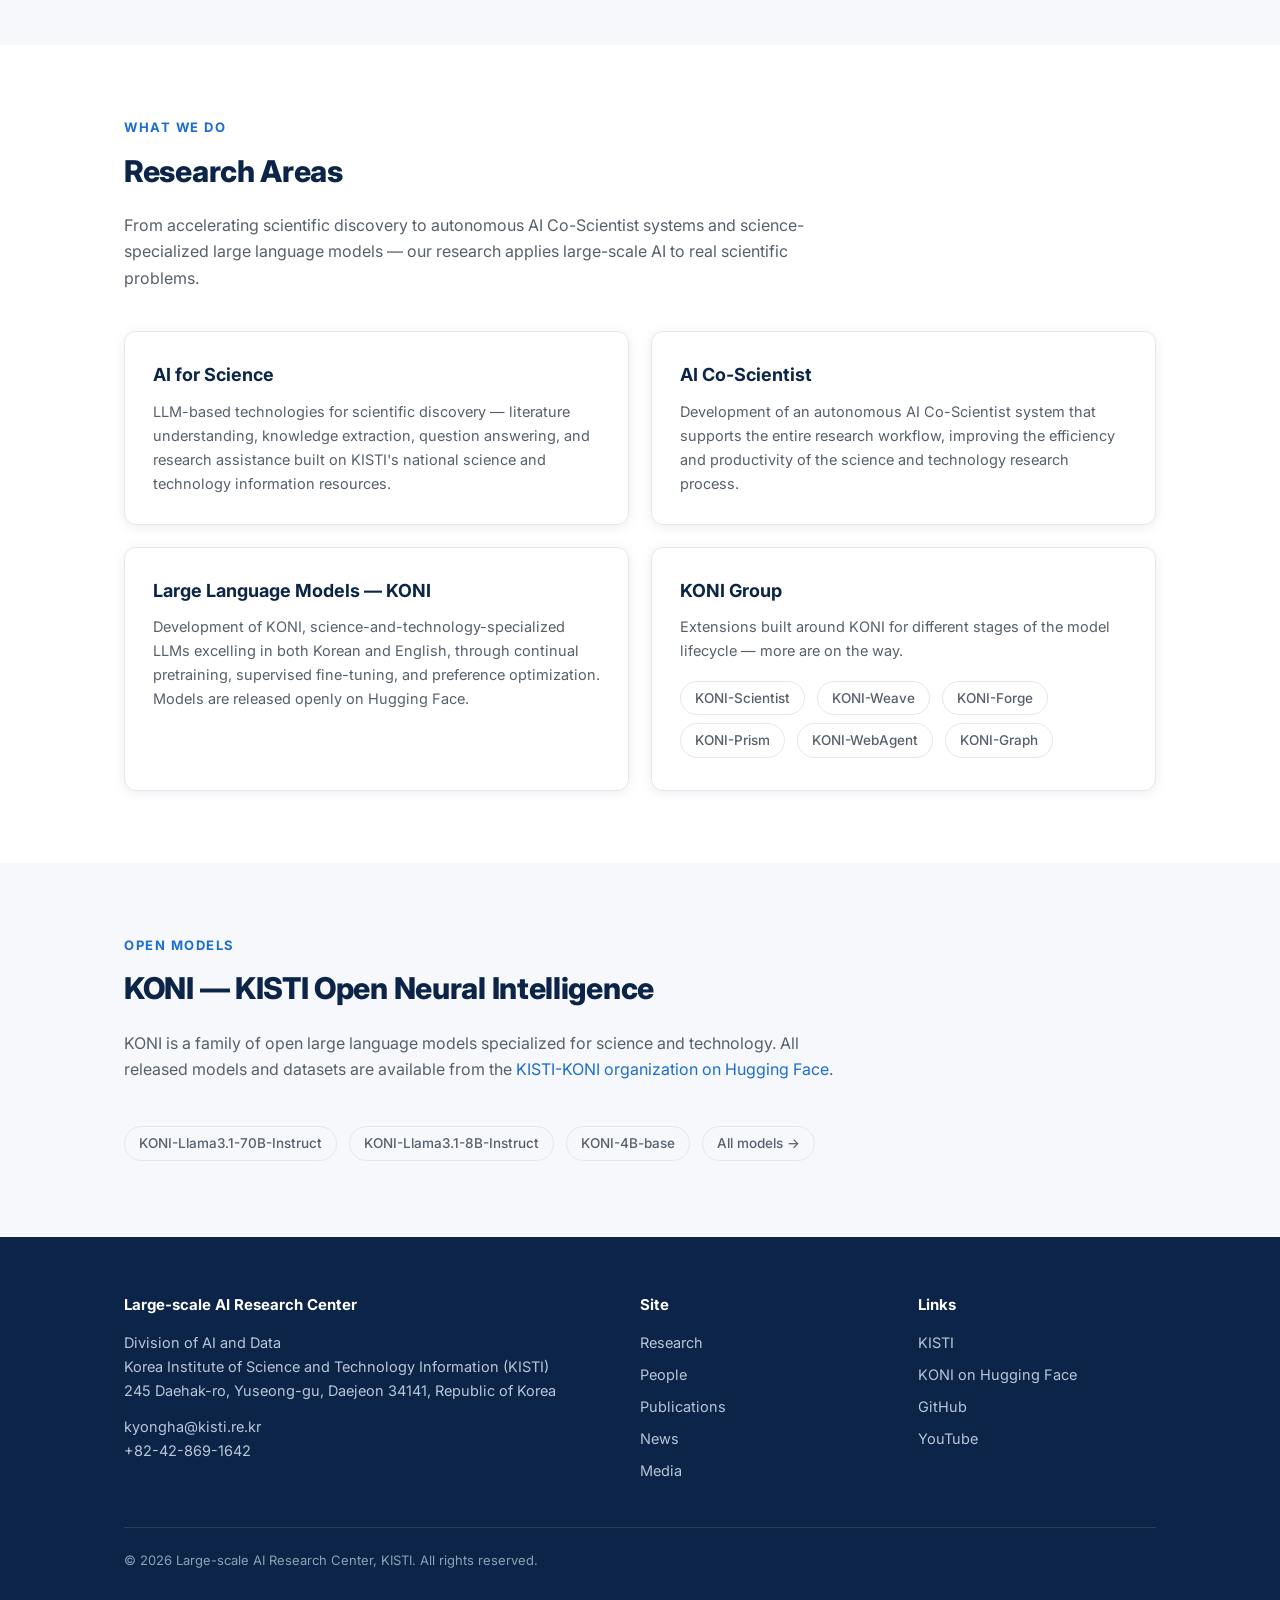
==== commit f9e7bb3a: "Add the KIOM research exchange MOU to the news Note the October 26 agreement with the Korea Institut" ====
--- a/index.html
+++ b/index.html
@@ -11,7 +11,8 @@
   <link rel="icon" type="image/png" sizes="32x32" href="images/favicon-32.png" />
   <link rel="icon" type="image/png" sizes="192x192" href="images/favicon-192.png" />
   <link rel="apple-touch-icon" href="images/apple-touch-icon.png" />
-  <link rel="stylesheet" href="assets/css/style.css" />
+  <!-- Bump ?v= whenever style.css changes, so browsers never pair cached CSS with new HTML. -->
+  <link rel="stylesheet" href="assets/css/style.css?v=2026-10-02" />
 </head>
 <body>
 
@@ -98,16 +99,16 @@
            through the "All news" link below. Keep this to the newest 2-3. -->
       <ul class="news-list news-titles">
         <li>
+          <time>2026.10.26</time>
+          <span>MOU with the Korea Institute of Oriental Medicine on AI for Korean Medicine</span>
+        </li>
+        <li>
           <time>2026.09.27</time>
           <span>Demoing the KONI-Scientist Prototype at AI4Sci Korea 2026</span>
         </li>
         <li>
           <time>2026.08.27</time>
           <span>KISTI–NII/LLMC Joint Workshop</span>
-        </li>
-        <li>
-          <time>2026.08.09</time>
-          <span>KDD 2026 Showcase — Pushing the Boundaries of AI for Science</span>
         </li>
       </ul>
       <p class="more-link"><a href="news.html">All news →</a></p>
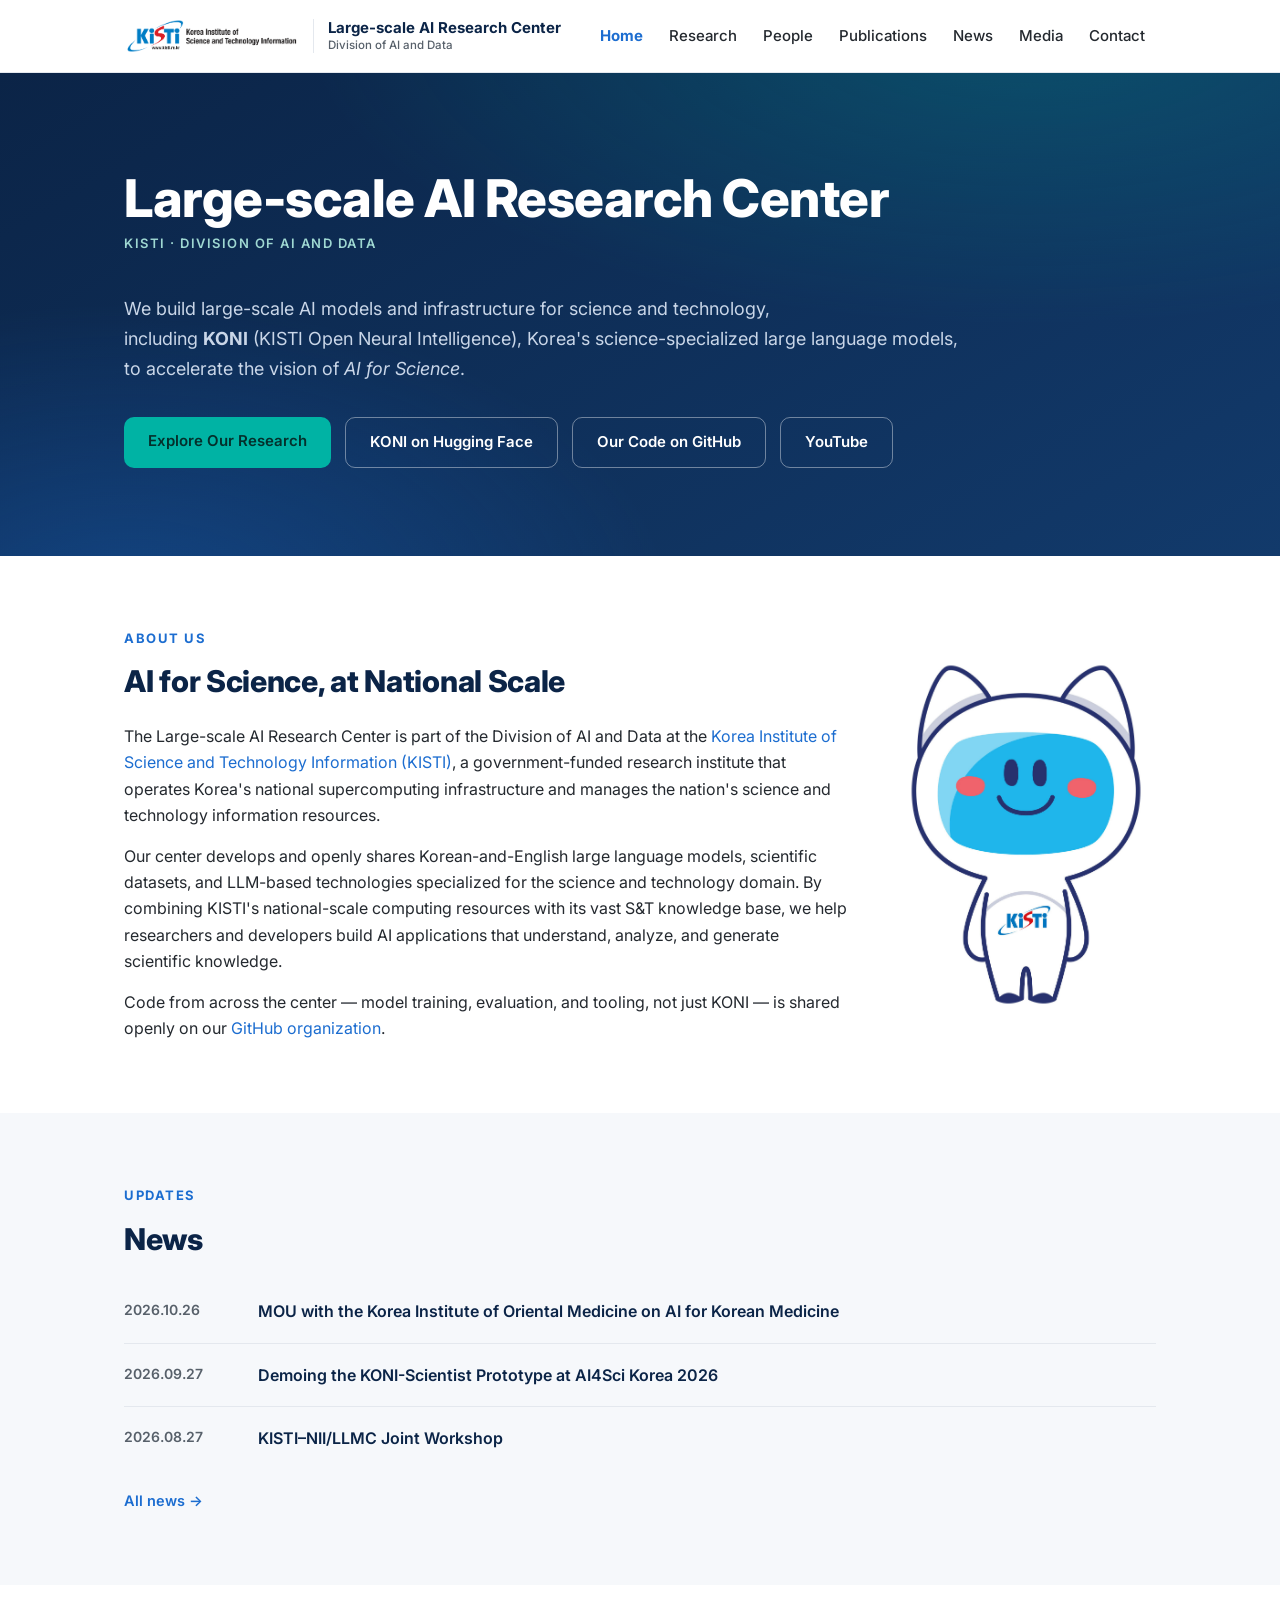
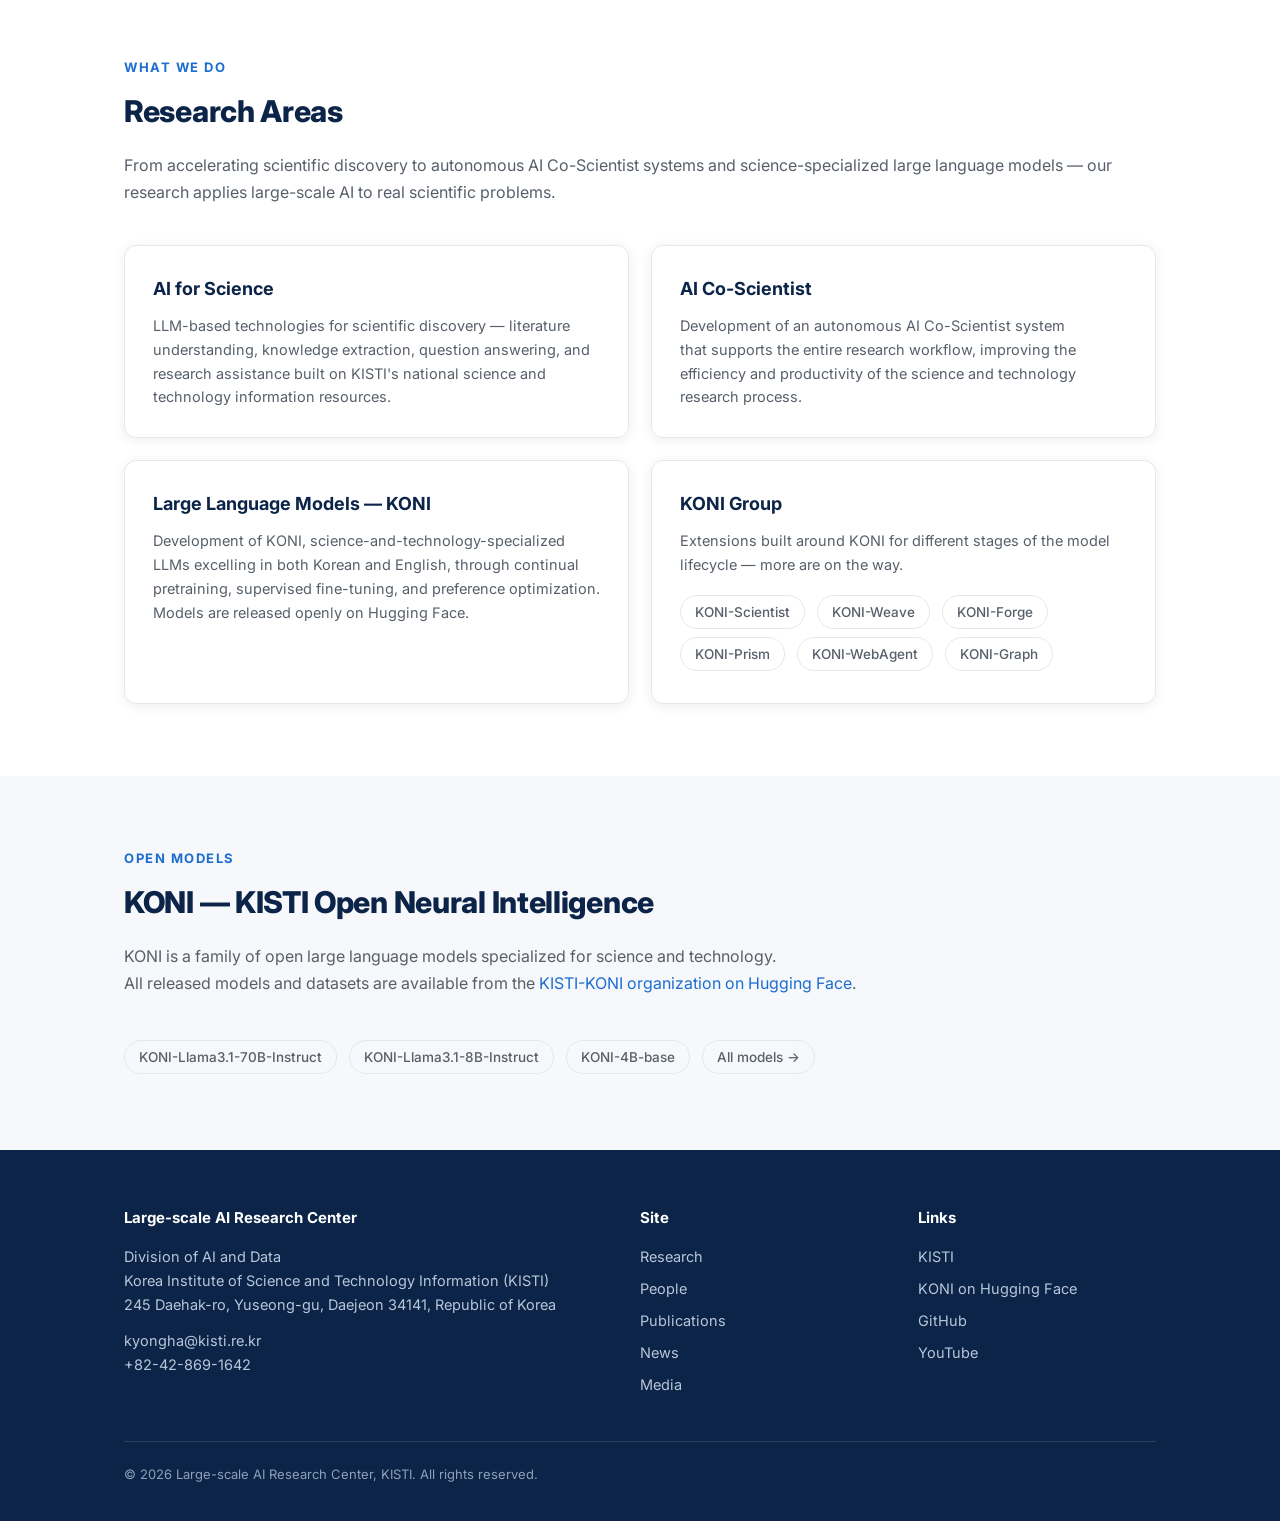
==== commit 99f1dfc6: "Refresh the logo, header, and text layout - Replace the white-background KISTI logo JPG with a trans" ====
--- a/index.html
+++ b/index.html
@@ -12,14 +12,14 @@
   <link rel="icon" type="image/png" sizes="192x192" href="images/favicon-192.png" />
   <link rel="apple-touch-icon" href="images/apple-touch-icon.png" />
   <!-- Bump ?v= whenever style.css changes, so browsers never pair cached CSS with new HTML. -->
-  <link rel="stylesheet" href="assets/css/style.css?v=2026-10-02" />
+  <link rel="stylesheet" href="assets/css/style.css?v=2026-11-05d" />
 </head>
 <body>
 
   <header class="site-header">
     <div class="container nav-wrap">
       <a class="brand" href="index.html">
-        <img src="images/KISTI_logo.jpg" alt="KISTI — Korea Institute of Science and Technology Information" />
+        <img src="images/KISTI_logo.png" alt="KISTI — Korea Institute of Science and Technology Information" />
         <span class="brand-text">
           <span class="brand-name">Large-scale AI Research Center</span>
           <span class="brand-sub">Division of AI and Data</span>
@@ -43,13 +43,14 @@
   <!-- Hero -->
   <section class="hero">
     <div class="container">
-      <h1>Large-scale AI<br />Research Center</h1>
+      <h1>Large-scale AI Research Center</h1>
       <span class="hero-kicker">KISTI &middot; Division of AI and Data</span>
       <p class="lead">
-        We build large-scale AI models and infrastructure for science and technology —
+        We build large-scale AI models and infrastructure for science and technology,<br class="sb" />
         including <strong>KONI</strong> (KISTI Open Neural Intelligence), Korea's
-        science-specialized large language models — to accelerate the vision of
-        <em>AI for Science</em>.
+        <span class="nowrap">science-specialized</span> large language models,<br class="sb" />
+        to accelerate the vision of
+        <em class="nowrap">AI for Science</em>.
       </p>
       <div class="hero-actions">
         <a class="btn btn-primary" href="research.html">Explore Our Research</a>
@@ -81,8 +82,8 @@
           applications that understand, analyze, and generate scientific knowledge.
         </p>
         <p>
-          Code from across the center — model training, evaluation, and tooling, not
-          just KONI — is shared openly on our
+          Code from across the center&nbsp;— model training, evaluation, and tooling, not
+          just KONI&nbsp;— is shared openly on our
           <a href="https://github.com/KISTI-KONI" target="_blank" rel="noopener">GitHub organization</a>.
         </p>
       </div>
@@ -121,15 +122,15 @@
       <div class="section-kicker">What We Do</div>
       <h2>Research Areas</h2>
       <p class="section-intro">
-        From accelerating scientific discovery to autonomous AI Co-Scientist systems and
-        science-specialized large language models — our research applies large-scale AI
+        From accelerating scientific discovery to autonomous <span class="nowrap">AI Co-Scientist</span> systems and
+        <span class="nowrap">science-specialized</span> large language models&nbsp;— our research applies large-scale AI
         to real scientific problems.
       </p>
       <div class="card-grid card-grid-2">
         <div class="card">
           <h3>AI for Science</h3>
           <p>
-            LLM-based technologies for scientific discovery — literature understanding,
+            LLM-based technologies for scientific discovery&nbsp;— literature understanding,
             knowledge extraction, question answering, and research assistance built on
             KISTI's national science and technology information resources.
           </p>
@@ -143,7 +144,7 @@
           </p>
         </div>
         <div class="card">
-          <h3>Large Language Models — KONI</h3>
+          <h3>Large Language Models&nbsp;— KONI</h3>
           <p>
             Development of KONI, science-and-technology-specialized LLMs excelling in both
             Korean and English, through continual pretraining, supervised fine-tuning,
@@ -153,7 +154,7 @@
         <div class="card" id="koni-group">
           <h3>KONI Group</h3>
           <p>
-            Extensions built around KONI for different stages of the model lifecycle —
+            Extensions built around KONI for different stages of the model lifecycle&nbsp;—
             more are on the way.
           </p>
           <div class="model-links">
@@ -173,10 +174,10 @@
   <section class="section soft" id="models">
     <div class="container">
       <div class="section-kicker">Open Models</div>
-      <h2>KONI — KISTI Open Neural Intelligence</h2>
+      <h2>KONI&nbsp;— KISTI Open Neural Intelligence</h2>
       <p class="section-intro">
         KONI is a family of open large language models specialized for science and
-        technology. All released models and datasets are available from the
+        technology.<br class="sb" /> All released models and datasets are available from the
         <a href="https://huggingface.co/KISTI-KONI" target="_blank" rel="noopener">KISTI-KONI
         organization on Hugging Face</a>.
       </p>
--- a/assets/css/style.css
+++ b/assets/css/style.css
@@ -35,6 +35,17 @@
 img { max-width: 100%; display: block; }
 
 a { color: var(--blue); text-decoration: none; }
+
+/* Line breaking: let the browser break lines, never hand-placed <br>s.
+   Headings and short lead/intro text balance their line lengths; prose
+   avoids leaving a single word on its last line. */
+h1, h2, h3, h4 { text-wrap: balance; }
+p, li { text-wrap: pretty; }
+.nowrap { white-space: nowrap; }
+
+/* <br class="sb"> splits sentences onto their own lines on full-width screens
+   only; below the header breakpoint the text flows and balances naturally. */
+@media (max-width: 1080px) { br.sb { display: none; } }
 a:hover { text-decoration: underline; }
 
 .container {
@@ -82,7 +93,7 @@
 }
 
 .brand-text { border-left: 1px solid var(--border); padding-left: 14px; }
-.brand-name { font-size: 15px; display: block; }
+.brand-name { font-size: 15px; display: block; white-space: nowrap; }
 .brand-sub {
   display: block;
   font-size: 11.5px;
@@ -98,7 +109,7 @@
 
 .site-nav a {
   display: block;
-  padding: 8px 14px;
+  padding: 8px 11px;
   border-radius: 8px;
   color: var(--text);
   font-weight: 500;
@@ -154,14 +165,15 @@
   line-height: 1.15;
   font-weight: 800;
   letter-spacing: -0.5px;
-  max-width: 760px;
+  max-width: none;
 }
 
 .hero p.lead {
   margin-top: 22px;
   font-size: 18px;
   color: #c9d6e8;
-  max-width: 660px;
+  max-width: none;
+  text-wrap: balance;
 }
 
 .hero-actions { margin-top: 34px; display: flex; gap: 14px; flex-wrap: wrap; }
@@ -210,7 +222,6 @@
 }
 
 .section .section-intro {
-  max-width: 720px;
   color: var(--text-muted);
   margin-bottom: 40px;
 }
@@ -235,7 +246,7 @@
   padding: 56px 0;
 }
 .page-hero h1 { font-size: clamp(28px, 4vw, 40px); font-weight: 800; }
-.page-hero p { margin-top: 10px; color: #c9d6e8; max-width: 660px; }
+.page-hero p { margin-top: 10px; color: #c9d6e8; }
 
 /* --------------------------------------------------------------------------
    Cards
@@ -433,7 +444,7 @@
 
 .research-block h3 { font-size: 20px; color: var(--navy); margin-bottom: 8px; }
 .research-block h3 a { color: inherit; }
-.research-block p { color: var(--text-muted); max-width: 760px; }
+.research-block p { color: var(--text-muted); }
 .research-block ul {
   margin: 12px 0 0 18px;
   color: var(--text-muted);
@@ -526,7 +537,9 @@
    Responsive
    -------------------------------------------------------------------------- */
 
-@media (max-width: 860px) {
+/* The logo, center name and seven menu items need ~1060px side by side;
+   below that, fold the menu into the toggle so nothing overlaps or wraps. */
+@media (max-width: 1080px) {
   .nav-toggle { display: block; }
 
   .site-nav {
@@ -542,8 +555,11 @@
   .site-nav.open { display: block; }
   .site-nav ul { flex-direction: column; padding: 12px 20px; }
   .site-nav a { padding: 12px 10px; }
-
+}
+
+@media (max-width: 860px) {
   .brand-sub { display: none; }
+  .brand-name { white-space: normal; }
 
   .about-split { grid-template-columns: 1fr; }
   .about-split .mascot { max-width: 180px; }
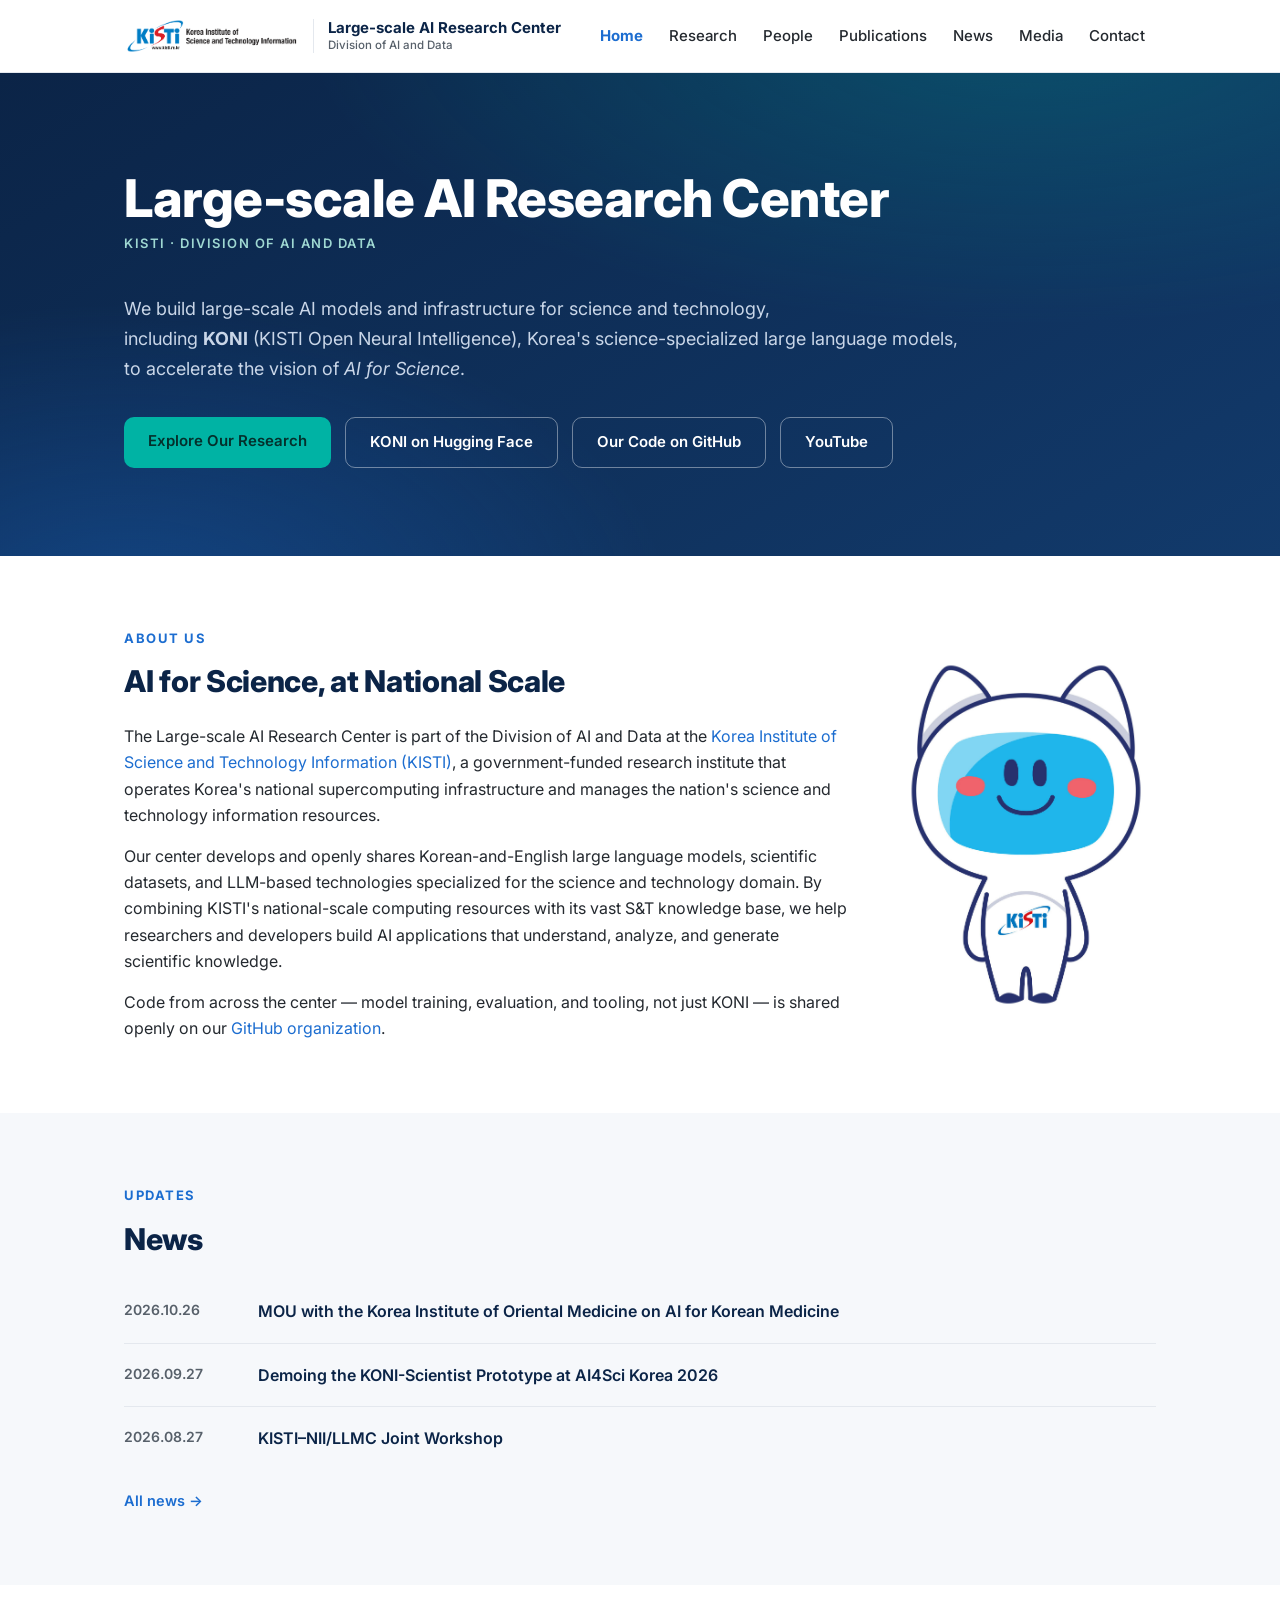
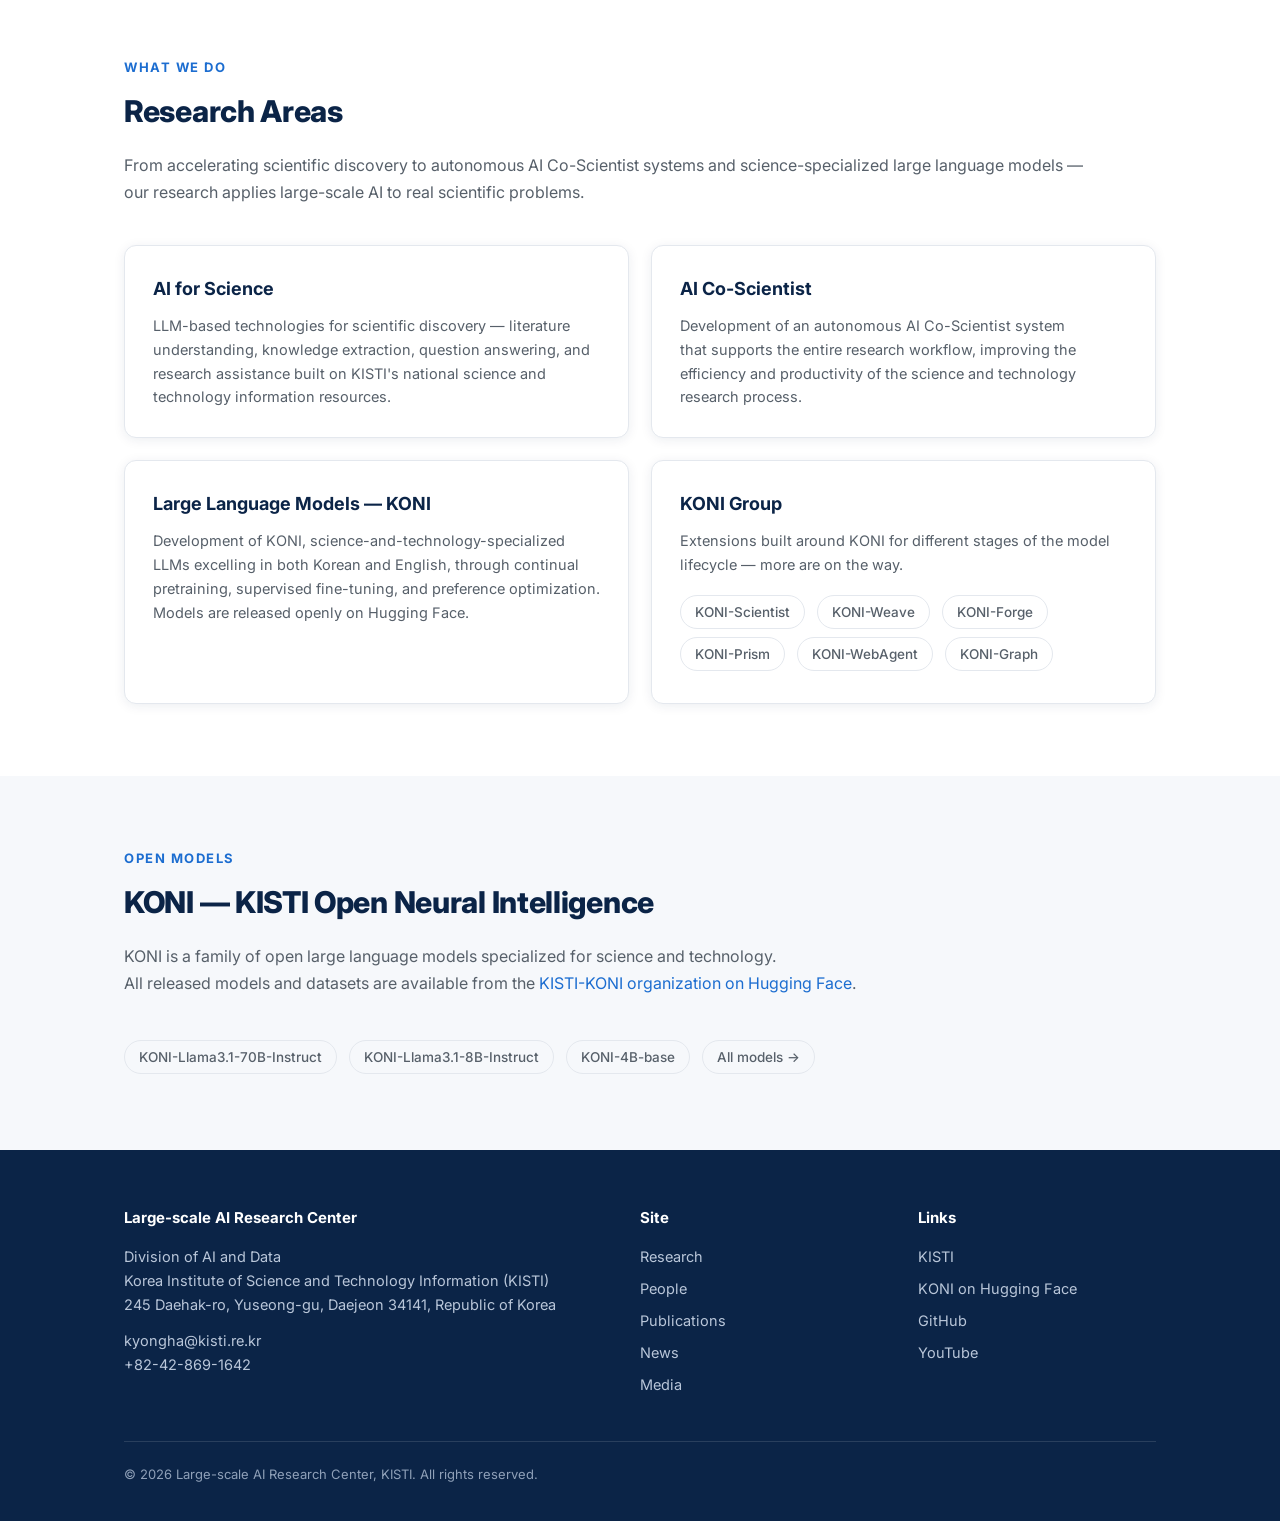
==== commit b74a406d: "Break the research intro after its em dash On wide screens the research intro (home and research pag" ====
--- a/index.html
+++ b/index.html
@@ -123,8 +123,8 @@
       <h2>Research Areas</h2>
       <p class="section-intro">
         From accelerating scientific discovery to autonomous <span class="nowrap">AI Co-Scientist</span> systems and
-        <span class="nowrap">science-specialized</span> large language models&nbsp;— our research applies large-scale AI
-        to real scientific problems.
+        <span class="nowrap">science-specialized</span> large language models&nbsp;—<br class="sb" />
+        our research applies large-scale AI to real scientific problems.
       </p>
       <div class="card-grid card-grid-2">
         <div class="card">
